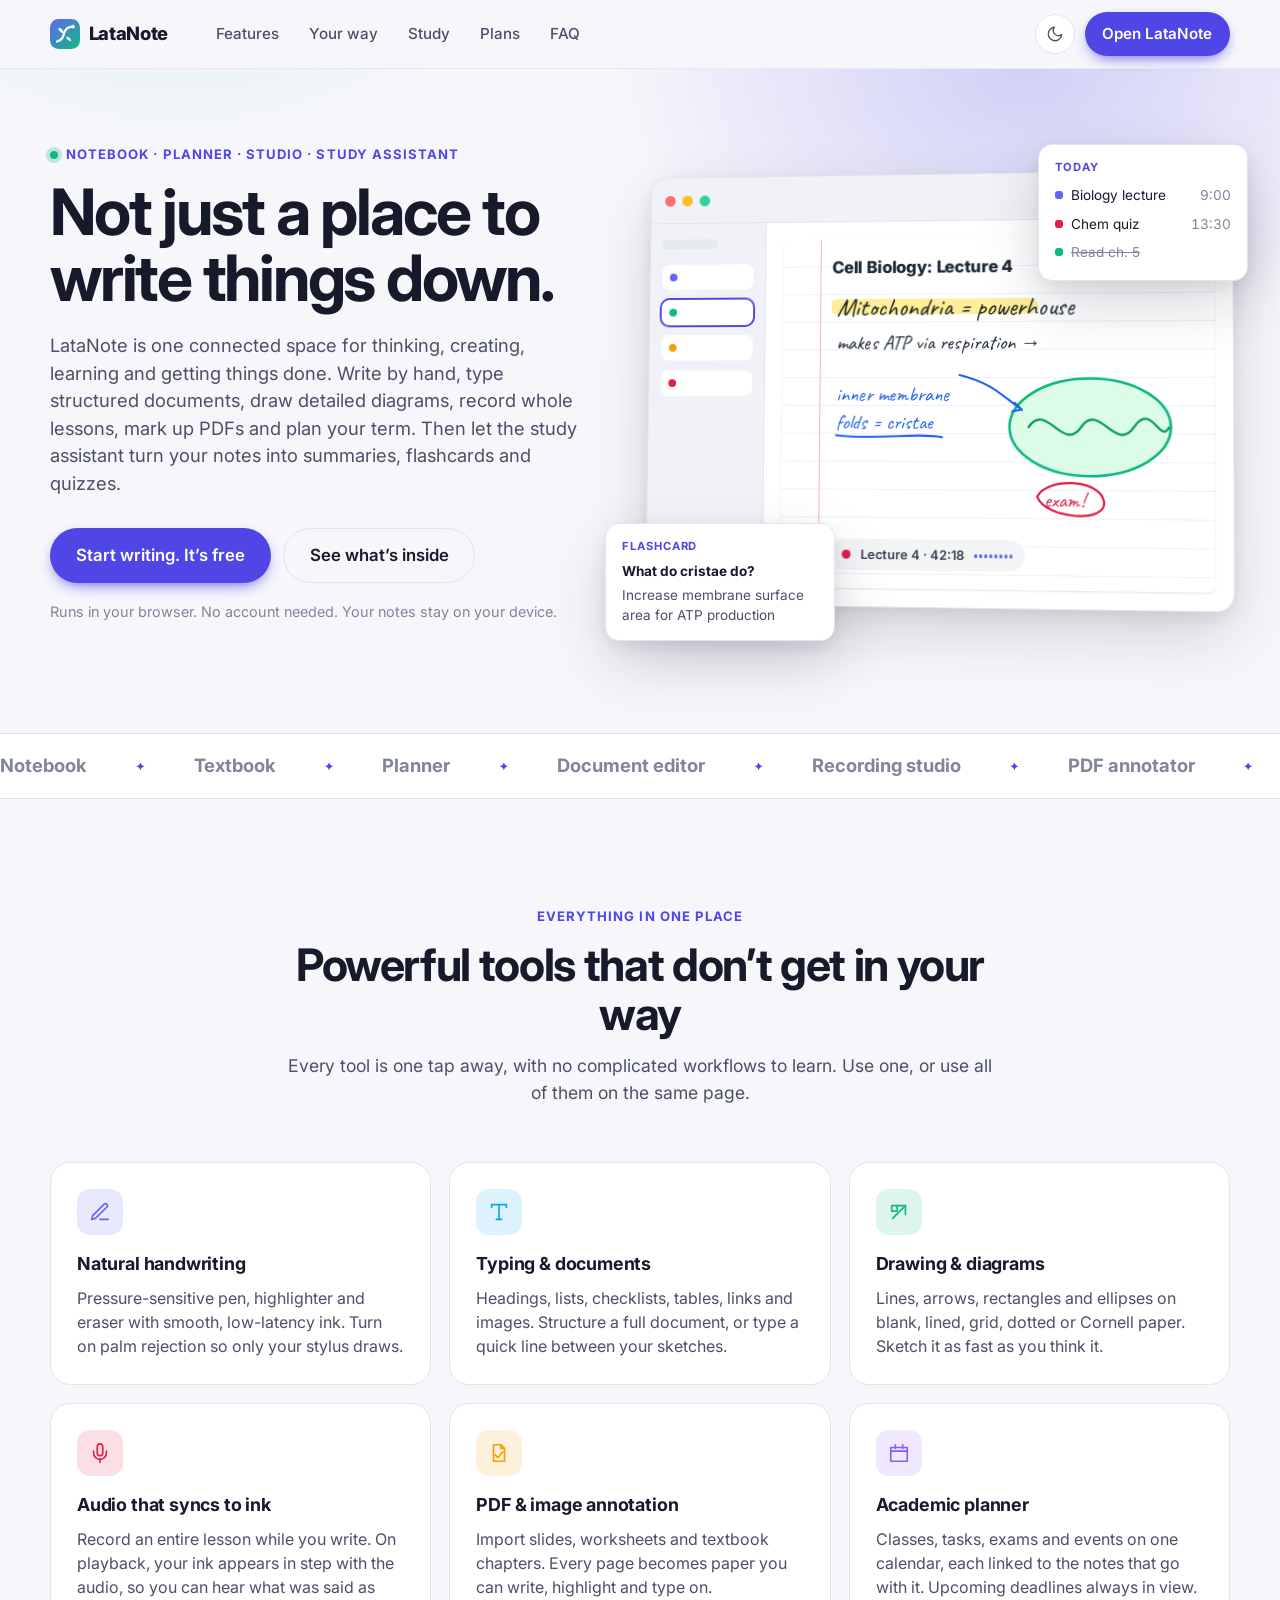
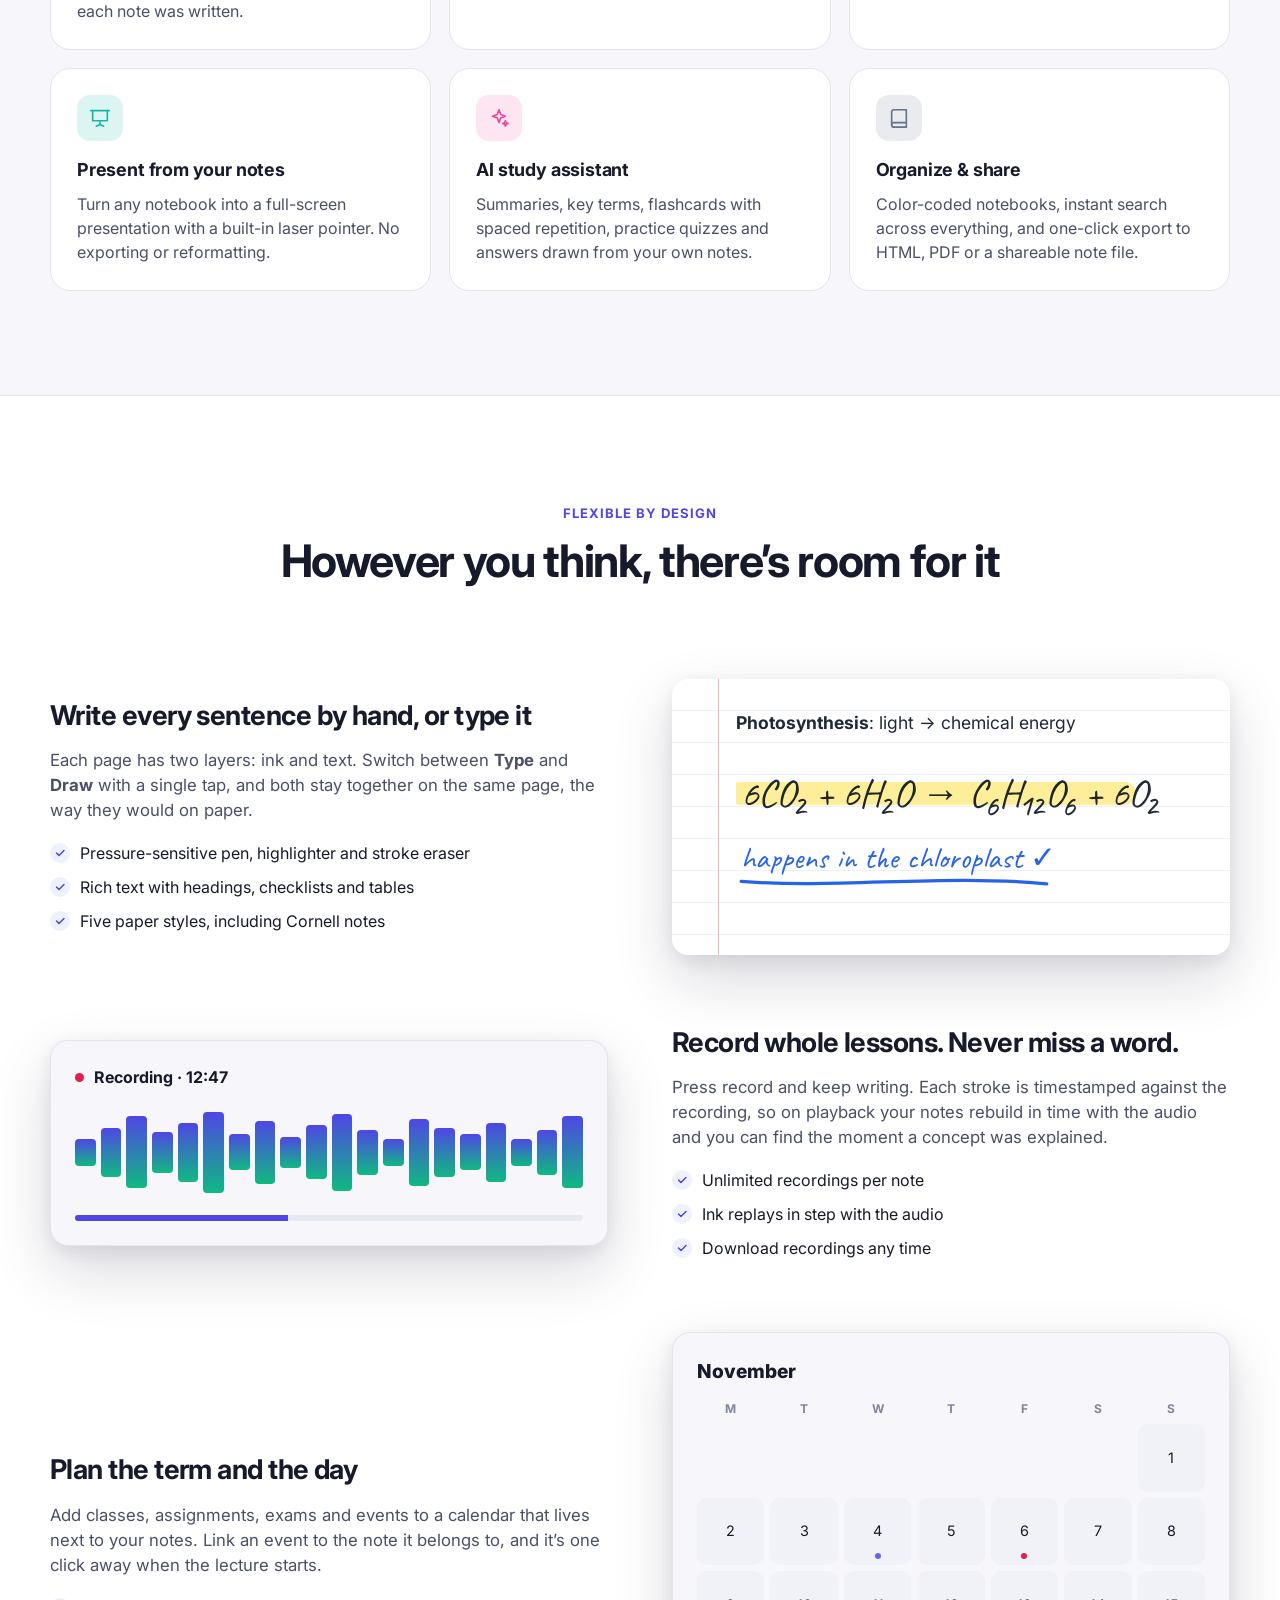
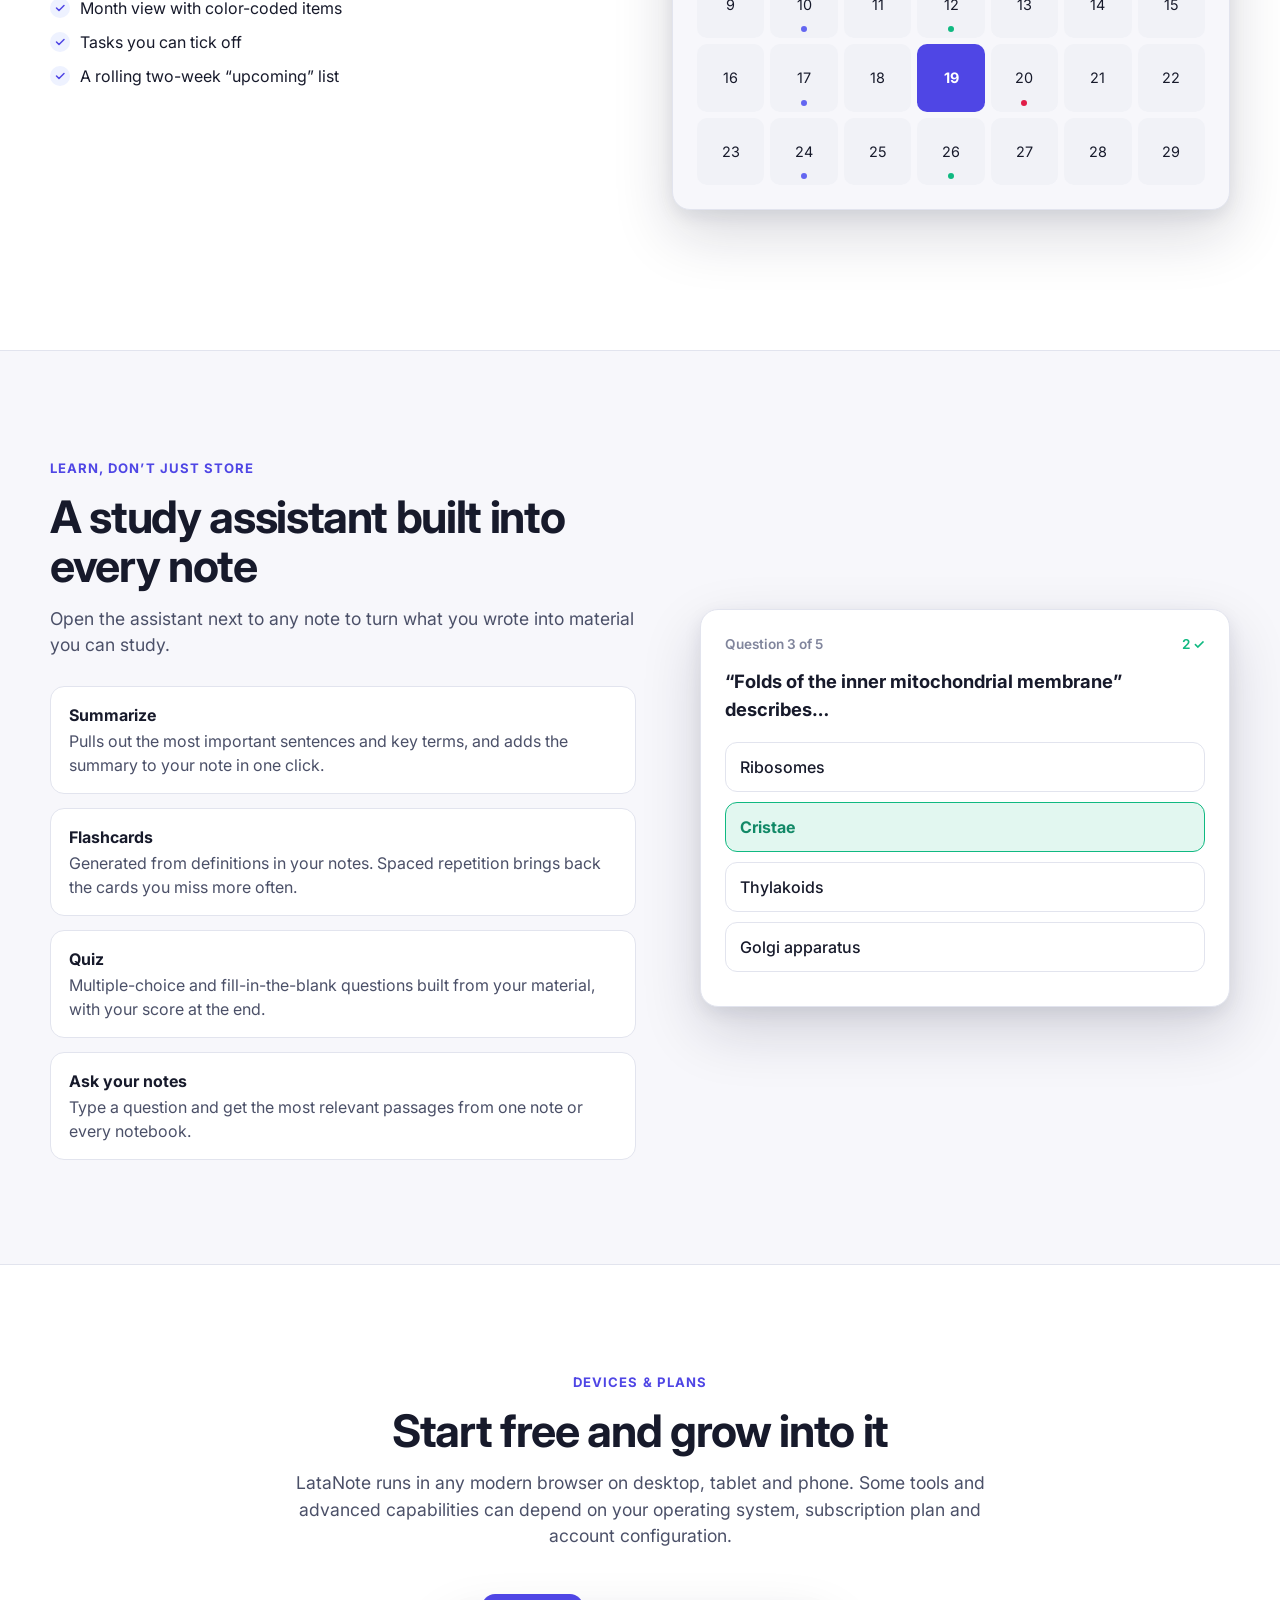
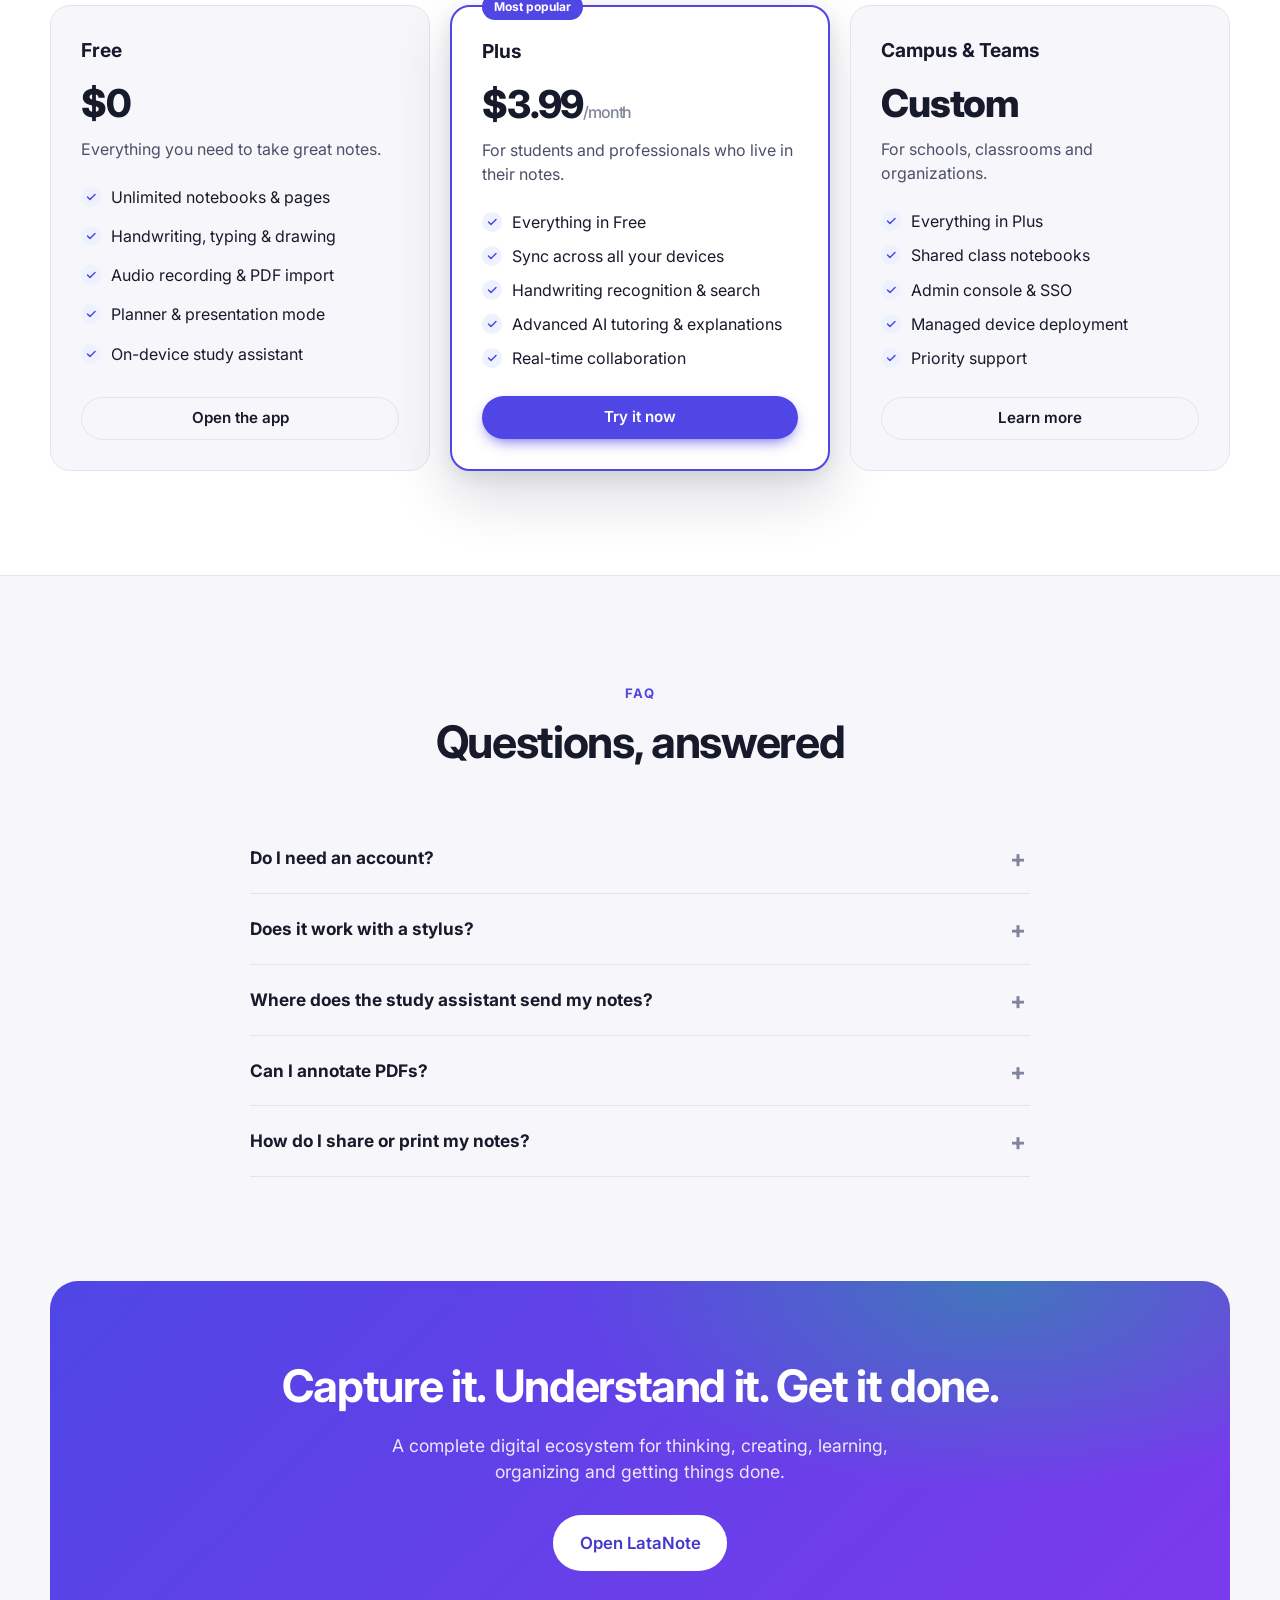
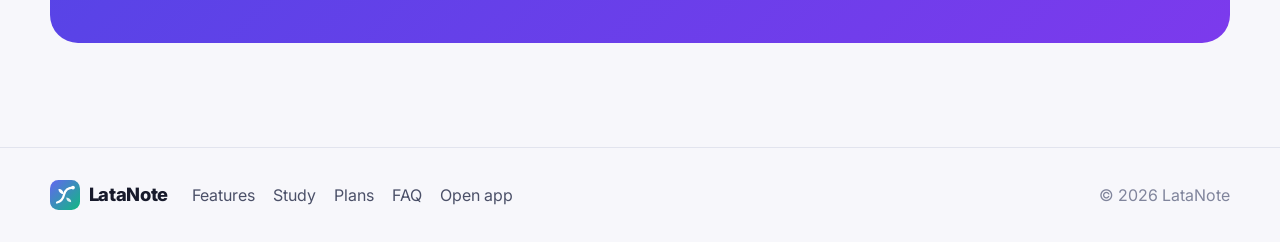
==== index.html @ eaa31b09 "Build LataNote: landing page and web app Landing page plus a no-build web app with handwriting and d" ====
<!doctype html>
<html lang="en">
<head>
  <meta charset="utf-8">
  <meta name="viewport" content="width=device-width, initial-scale=1">
  <title>LataNote — one connected space for thinking, creating, learning and getting things done</title>
  <meta name="description" content="LataNote combines handwriting, typing, drawing, document editing, audio recording, PDF annotation, planning, presenting and an AI-powered study assistant in one digital notebook.">
  <meta name="theme-color" content="#4f46e5">
  <link rel="icon" href="assets/logo.svg" type="image/svg+xml">
  <link rel="preconnect" href="https://fonts.googleapis.com">
  <link rel="preconnect" href="https://fonts.gstatic.com" crossorigin>
  <link rel="stylesheet" href="https://fonts.googleapis.com/css2?family=Caveat:wght@500;700&family=Inter:wght@400;500;600;700;800&display=swap">
  <link rel="stylesheet" href="css/base.css">
  <link rel="stylesheet" href="css/site.css">
</head>
<body>
  <header class="nav" id="top">
    <div class="wrap nav-inner">
      <a class="logo" href="#top" aria-label="LataNote home">
        <img src="assets/logo.svg" alt="" width="30" height="30">
        LataNote
      </a>
      <nav class="nav-links" aria-label="Primary">
        <a href="#features">Features</a>
        <a href="#write">Your way</a>
        <a href="#study">Study</a>
        <a href="#plans">Plans</a>
        <a href="#faq">FAQ</a>
      </nav>
      <div class="nav-cta">
        <button class="theme-btn" id="theme-btn" aria-label="Toggle dark mode">
          <svg class="ico" viewBox="0 0 24 24"><path d="M21 12.8A9 9 0 1 1 11.2 3a7 7 0 0 0 9.8 9.8z"/></svg>
        </button>
        <a class="btn btn-primary" href="app.html">Open LataNote</a>
      </div>
    </div>
  </header>

  <main>
    <!-- HERO -->
    <section class="hero">
      <div class="wrap hero-grid">
        <div class="hero-copy">
          <p class="eyebrow"><span class="dot"></span> Notebook · Planner · Studio · Study assistant</p>
          <h1>Not just a place to write things down.</h1>
          <p class="lead">LataNote is one connected space for thinking, creating, learning and getting things done. Write by hand, type structured documents, draw detailed diagrams, record whole lessons, mark up PDFs and plan your term. Then let the study assistant turn your notes into summaries, flashcards and quizzes.</p>
          <div class="hero-actions">
            <a class="btn btn-primary btn-lg" href="app.html">Start writing. It’s free</a>
            <a class="btn btn-ghost btn-lg" href="#features">See what’s inside</a>
          </div>
          <p class="hero-note">Runs in your browser. No account needed. Your notes stay on your device.</p>
        </div>

        <div class="hero-art" aria-hidden="true">
          <div class="mock">
            <div class="mock-bar">
              <span></span><span></span><span></span>
              <div class="mock-tools">
                <i class="t on"></i><i class="t"></i><i class="t"></i>
                <b style="background:#1f2937"></b><b style="background:#2563eb"></b><b style="background:#e11d48"></b><b style="background:#10b981"></b>
              </div>
            </div>
            <div class="mock-body">
              <div class="mock-side">
                <div class="ms-h"></div>
                <div class="ms-i" style="--c:#6366f1"></div>
                <div class="ms-i on" style="--c:#10b981"></div>
                <div class="ms-i" style="--c:#f59e0b"></div>
                <div class="ms-i" style="--c:#e11d48"></div>
              </div>
              <div class="mock-page">
                <div class="mp-title">Cell Biology: Lecture 4</div>
                <svg class="mp-ink" viewBox="0 0 420 300">
                  <text x="6" y="40" class="hw">Mitochondria = powerhouse</text>
                  <path class="hl" d="M6 30 H232" />
                  <text x="6" y="80" class="hw small">makes ATP via respiration →</text>
                  <ellipse cx="300" cy="170" rx="92" ry="56" class="cell" />
                  <path class="cell-in" d="M230 170c20-30 40 30 60 0s40 30 60 0 30 20 40 0" />
                  <path class="arrow" d="M150 110 C 190 120, 200 135, 222 150" />
                  <path class="arrow" d="M214 142 l8 8 -11 2" />
                  <text x="6" y="140" class="hw small blue">inner membrane</text>
                  <text x="6" y="172" class="hw small blue">folds = cristae</text>
                  <path class="underline" d="M6 180 C 60 186, 100 176, 130 182" />
                  <text x="248" y="262" class="hw small red">exam!</text>
                  <path class="circle" d="M240 250c10-22 70-22 76 4s-66 22-76-4z" />
                </svg>
                <div class="mp-audio"><span class="rec"></span> Lecture 4 · 42:18 <span class="wave"><i></i><i></i><i></i><i></i><i></i><i></i><i></i><i></i></span></div>
              </div>
            </div>
          </div>
          <div class="float-card fc-1">
            <div class="fc-label">Flashcard</div>
            <div class="fc-q">What do cristae do?</div>
            <div class="fc-a">Increase membrane surface area for ATP production</div>
          </div>
          <div class="float-card fc-2">
            <div class="fc-label">Today</div>
            <div class="fc-row"><i style="background:#6366f1"></i> Biology lecture <span>9:00</span></div>
            <div class="fc-row"><i style="background:#e11d48"></i> Chem quiz <span>13:30</span></div>
            <div class="fc-row done"><i style="background:#10b981"></i> Read ch. 5</div>
          </div>
        </div>
      </div>
    </section>

    <!-- ROLES STRIP -->
    <section class="strip" aria-label="What LataNote replaces">
      <div class="strip-track">
        <span>Notebook</span><span>Textbook</span><span>Planner</span><span>Document editor</span><span>Recording studio</span><span>PDF annotator</span><span>Presentation tool</span><span>Study assistant</span>
        <span aria-hidden="true">Notebook</span><span aria-hidden="true">Textbook</span><span aria-hidden="true">Planner</span><span aria-hidden="true">Document editor</span><span aria-hidden="true">Recording studio</span><span aria-hidden="true">PDF annotator</span><span aria-hidden="true">Presentation tool</span><span aria-hidden="true">Study assistant</span>
      </div>
    </section>

    <!-- FEATURES -->
    <section class="section" id="features">
      <div class="wrap">
        <div class="section-head">
          <p class="eyebrow">Everything in one place</p>
          <h2>Powerful tools that don’t get in your way</h2>
          <p class="sub">Every tool is one tap away, with no complicated workflows to learn. Use one, or use all of them on the same page.</p>
        </div>
        <div class="features">
          <article class="feature">
            <div class="f-ico" style="--c:#6366f1"><svg class="ico" viewBox="0 0 24 24"><path d="M12 20h9"/><path d="M16.5 3.5a2.1 2.1 0 0 1 3 3L7 19l-4 1 1-4Z"/></svg></div>
            <h3>Natural handwriting</h3>
            <p>Pressure-sensitive pen, highlighter and eraser with smooth, low-latency ink. Turn on palm rejection so only your stylus draws.</p>
          </article>
          <article class="feature">
            <div class="f-ico" style="--c:#0ea5e9"><svg class="ico" viewBox="0 0 24 24"><path d="M4 7V4h16v3"/><path d="M9 20h6"/><path d="M12 4v16"/></svg></div>
            <h3>Typing &amp; documents</h3>
            <p>Headings, lists, checklists, tables, links and images. Structure a full document, or type a quick line between your sketches.</p>
          </article>
          <article class="feature">
            <div class="f-ico" style="--c:#10b981"><svg class="ico" viewBox="0 0 24 24"><path d="M5 19 19 5"/><path d="M9 5h10v10"/><path d="M4 5h6v6H4z"/></svg></div>
            <h3>Drawing &amp; diagrams</h3>
            <p>Lines, arrows, rectangles and ellipses on blank, lined, grid, dotted or Cornell paper. Sketch it as fast as you think it.</p>
          </article>
          <article class="feature">
            <div class="f-ico" style="--c:#e11d48"><svg class="ico" viewBox="0 0 24 24"><path d="M12 2a3 3 0 0 0-3 3v7a3 3 0 0 0 6 0V5a3 3 0 0 0-3-3Z"/><path d="M19 10v2a7 7 0 0 1-14 0v-2"/><path d="M12 19v3"/></svg></div>
            <h3>Audio that syncs to ink</h3>
            <p>Record an entire lesson while you write. On playback, your ink appears in step with the audio, so you can hear what was said as each note was written.</p>
          </article>
          <article class="feature">
            <div class="f-ico" style="--c:#f59e0b"><svg class="ico" viewBox="0 0 24 24"><path d="M14 3H6v18h12V7z"/><path d="M14 3v4h4"/><path d="M8 14l3 3 5-6"/></svg></div>
            <h3>PDF &amp; image annotation</h3>
            <p>Import slides, worksheets and textbook chapters. Every page becomes paper you can write, highlight and type on.</p>
          </article>
          <article class="feature">
            <div class="f-ico" style="--c:#8b5cf6"><svg class="ico" viewBox="0 0 24 24"><path d="M3 6h18v15H3z"/><path d="M3 10h18"/><path d="M8 3v4"/><path d="M16 3v4"/></svg></div>
            <h3>Academic planner</h3>
            <p>Classes, tasks, exams and events on one calendar, each linked to the notes that go with it. Upcoming deadlines always in view.</p>
          </article>
          <article class="feature">
            <div class="f-ico" style="--c:#14b8a6"><svg class="ico" viewBox="0 0 24 24"><path d="M2 4h20"/><path d="M4 4v11h16V4"/><path d="M12 15v4"/><path d="M8 21l4-2 4 2"/></svg></div>
            <h3>Present from your notes</h3>
            <p>Turn any notebook into a full-screen presentation with a built-in laser pointer. No exporting or reformatting.</p>
          </article>
          <article class="feature">
            <div class="f-ico" style="--c:#ec4899"><svg class="ico" viewBox="0 0 24 24"><path d="M12 3l1.9 5.1L19 10l-5.1 1.9L12 17l-1.9-5.1L5 10l5.1-1.9z"/><path d="M19 15l.8 2.2L22 18l-2.2.8L19 21l-.8-2.2L16 18l2.2-.8z"/></svg></div>
            <h3>AI study assistant</h3>
            <p>Summaries, key terms, flashcards with spaced repetition, practice quizzes and answers drawn from your own notes.</p>
          </article>
          <article class="feature">
            <div class="f-ico" style="--c:#64748b"><svg class="ico" viewBox="0 0 24 24"><path d="M4 19.5A2.5 2.5 0 0 1 6.5 17H20V3H6.5A2.5 2.5 0 0 0 4 5.5z"/><path d="M4 19.5A2.5 2.5 0 0 0 6.5 22H20v-5"/></svg></div>
            <h3>Organize &amp; share</h3>
            <p>Color-coded notebooks, instant search across everything, and one-click export to HTML, PDF or a shareable note file.</p>
          </article>
        </div>
      </div>
    </section>

    <!-- YOUR WAY -->
    <section class="section alt" id="write">
      <div class="wrap">
        <div class="section-head">
          <p class="eyebrow">Flexible by design</p>
          <h2>However you think, there’s room for it</h2>
        </div>

        <div class="row">
          <div class="row-copy">
            <h3>Write every sentence by hand, or type it</h3>
            <p>Each page has two layers: ink and text. Switch between <strong>Type</strong> and <strong>Draw</strong> with a single tap, and both stay together on the same page, the way they would on paper.</p>
            <ul class="checks">
              <li>Pressure-sensitive pen, highlighter and stroke eraser</li>
              <li>Rich text with headings, checklists and tables</li>
              <li>Five paper styles, including Cornell notes</li>
            </ul>
          </div>
          <div class="row-art">
            <div class="paper-card lined">
              <div class="pc-typed"><strong>Photosynthesis</strong>: light → chemical energy</div>
              <svg viewBox="0 0 360 150"><text x="4" y="52" class="hw">6CO₂ + 6H₂O → C₆H₁₂O₆ + 6O₂</text><path class="hl" d="M4 42 H300"/><text x="4" y="100" class="hw blue small">happens in the chloroplast ✓</text><path class="underline" d="M4 110 C 80 116, 160 104, 240 112"/></svg>
            </div>
          </div>
        </div>

        <div class="row reverse">
          <div class="row-copy">
            <h3>Record whole lessons. Never miss a word.</h3>
            <p>Press record and keep writing. Each stroke is timestamped against the recording, so on playback your notes rebuild in time with the audio and you can find the moment a concept was explained.</p>
            <ul class="checks">
              <li>Unlimited recordings per note</li>
              <li>Ink replays in step with the audio</li>
              <li>Download recordings any time</li>
            </ul>
          </div>
          <div class="row-art">
            <div class="audio-card">
              <div class="ac-head"><span class="rec"></span> Recording · 12:47</div>
              <div class="ac-wave">
                <i style="--h:30%"></i><i style="--h:55%"></i><i style="--h:80%"></i><i style="--h:45%"></i><i style="--h:65%"></i><i style="--h:90%"></i><i style="--h:40%"></i><i style="--h:70%"></i><i style="--h:35%"></i><i style="--h:60%"></i><i style="--h:85%"></i><i style="--h:50%"></i><i style="--h:30%"></i><i style="--h:75%"></i><i style="--h:55%"></i><i style="--h:40%"></i><i style="--h:65%"></i><i style="--h:30%"></i><i style="--h:50%"></i><i style="--h:80%"></i>
              </div>
              <div class="ac-track"><span style="width:42%"></span></div>
            </div>
          </div>
        </div>

        <div class="row">
          <div class="row-copy">
            <h3>Plan the term and the day</h3>
            <p>Add classes, assignments, exams and events to a calendar that lives next to your notes. Link an event to the note it belongs to, and it’s one click away when the lecture starts.</p>
            <ul class="checks">
              <li>Month view with color-coded items</li>
              <li>Tasks you can tick off</li>
              <li>A rolling two-week “upcoming” list</li>
            </ul>
          </div>
          <div class="row-art">
            <div class="cal-card">
              <div class="cc-head">November</div>
              <div class="cc-grid">
                <span>M</span><span>T</span><span>W</span><span>T</span><span>F</span><span>S</span><span>S</span>
                <i></i><i></i><i></i><i></i><i></i><i></i><i>1</i>
                <i>2</i><i>3</i><i class="ev a">4</i><i>5</i><i class="ev b">6</i><i>7</i><i>8</i>
                <i>9</i><i class="ev a">10</i><i>11</i><i class="ev c">12</i><i>13</i><i>14</i><i>15</i>
                <i>16</i><i class="ev a">17</i><i>18</i><i class="today">19</i><i class="ev b">20</i><i>21</i><i>22</i>
                <i>23</i><i class="ev a">24</i><i>25</i><i class="ev c">26</i><i>27</i><i>28</i><i>29</i>
              </div>
            </div>
          </div>
        </div>
      </div>
    </section>

    <!-- STUDY -->
    <section class="section" id="study">
      <div class="wrap study-grid">
        <div>
          <p class="eyebrow">Learn, don’t just store</p>
          <h2>A study assistant built into every note</h2>
          <p class="sub left">Open the assistant next to any note to turn what you wrote into material you can study.</p>
          <div class="study-list">
            <div><strong>Summarize</strong><span>Pulls out the most important sentences and key terms, and adds the summary to your note in one click.</span></div>
            <div><strong>Flashcards</strong><span>Generated from definitions in your notes. Spaced repetition brings back the cards you miss more often.</span></div>
            <div><strong>Quiz</strong><span>Multiple-choice and fill-in-the-blank questions built from your material, with your score at the end.</span></div>
            <div><strong>Ask your notes</strong><span>Type a question and get the most relevant passages from one note or every notebook.</span></div>
          </div>
        </div>
        <div class="study-art" aria-hidden="true">
          <div class="quiz-card">
            <div class="qc-top"><span>Question 3 of 5</span><span class="qc-score">2 ✓</span></div>
            <p class="qc-q">“Folds of the inner mitochondrial membrane” describes…</p>
            <div class="qc-opt">Ribosomes</div>
            <div class="qc-opt right">Cristae</div>
            <div class="qc-opt">Thylakoids</div>
            <div class="qc-opt">Golgi apparatus</div>
          </div>
        </div>
      </div>
    </section>

    <!-- PLANS -->
    <section class="section alt" id="plans">
      <div class="wrap">
        <div class="section-head">
          <p class="eyebrow">Devices &amp; plans</p>
          <h2>Start free and grow into it</h2>
          <p class="sub">LataNote runs in any modern browser on desktop, tablet and phone. Some tools and advanced capabilities can depend on your operating system, subscription plan and account configuration.</p>
        </div>
        <div class="plans">
          <article class="plan">
            <h3>Free</h3>
            <p class="price">$0</p>
            <p class="plan-sub">Everything you need to take great notes.</p>
            <ul class="checks">
              <li>Unlimited notebooks &amp; pages</li>
              <li>Handwriting, typing &amp; drawing</li>
              <li>Audio recording &amp; PDF import</li>
              <li>Planner &amp; presentation mode</li>
              <li>On-device study assistant</li>
            </ul>
            <a class="btn btn-ghost" href="app.html">Open the app</a>
          </article>
          <article class="plan featured">
            <span class="badge">Most popular</span>
            <h3>Plus</h3>
            <p class="price">$3.99<small>/month</small></p>
            <p class="plan-sub">For students and professionals who live in their notes.</p>
            <ul class="checks">
              <li>Everything in Free</li>
              <li>Sync across all your devices</li>
              <li>Handwriting recognition &amp; search</li>
              <li>Advanced AI tutoring &amp; explanations</li>
              <li>Real-time collaboration</li>
            </ul>
            <a class="btn btn-primary" href="app.html">Try it now</a>
          </article>
          <article class="plan">
            <h3>Campus &amp; Teams</h3>
            <p class="price">Custom</p>
            <p class="plan-sub">For schools, classrooms and organizations.</p>
            <ul class="checks">
              <li>Everything in Plus</li>
              <li>Shared class notebooks</li>
              <li>Admin console &amp; SSO</li>
              <li>Managed device deployment</li>
              <li>Priority support</li>
            </ul>
            <a class="btn btn-ghost" href="#faq">Learn more</a>
          </article>
        </div>
      </div>
    </section>

    <!-- FAQ -->
    <section class="section" id="faq">
      <div class="wrap narrow">
        <div class="section-head">
          <p class="eyebrow">FAQ</p>
          <h2>Questions, answered</h2>
        </div>
        <details>
          <summary>Do I need an account?</summary>
          <p>No. Open the app and start writing. Your notebooks, recordings and planner are saved in your browser’s local storage on this device. You can export a full backup any time and restore it on another device.</p>
        </details>
        <details>
          <summary>Does it work with a stylus?</summary>
          <p>Yes. LataNote reads pen pressure from styluses such as Apple Pencil, Surface Pen and S Pen. Turn on <em>Stylus only</em> in the drawing toolbar so a resting palm doesn’t leave marks.</p>
        </details>
        <details>
          <summary>Where does the study assistant send my notes?</summary>
          <p>Nowhere. The built-in assistant runs entirely in your browser, analyzing your text to produce summaries, flashcards, quizzes and answers. Your notes never leave your device.</p>
        </details>
        <details>
          <summary>Can I annotate PDFs?</summary>
          <p>Yes. Import a PDF and every page is added to your note as a background you can write, draw, highlight and type over. You can also import images such as photos of a whiteboard.</p>
        </details>
        <details>
          <summary>How do I share or print my notes?</summary>
          <p>Use the note menu to export a self-contained HTML file, print or save as PDF, or share a <code>.latanote</code> file that someone else can import into their own LataNote.</p>
        </details>
      </div>
    </section>

    <!-- CTA -->
    <section class="cta">
      <div class="wrap cta-inner">
        <h2>Capture it. Understand it. Get it done.</h2>
        <p>A complete digital ecosystem for thinking, creating, learning, organizing and getting things done.</p>
        <a class="btn btn-lg cta-btn" href="app.html">Open LataNote</a>
      </div>
    </section>
  </main>

  <footer class="footer">
    <div class="wrap footer-inner">
      <a class="logo" href="#top"><img src="assets/logo.svg" alt="" width="30" height="30"> LataNote</a>
      <nav aria-label="Footer">
        <a href="#features">Features</a>
        <a href="#study">Study</a>
        <a href="#plans">Plans</a>
        <a href="#faq">FAQ</a>
        <a href="app.html">Open app</a>
      </nav>
      <p>© <span id="year"></span> LataNote</p>
    </div>
  </footer>

  <script>
    (function () {
      var root = document.documentElement;
      var saved = localStorage.getItem('latanote-theme');
      if (saved) root.dataset.theme = saved;
      document.getElementById('theme-btn').addEventListener('click', function () {
        var next = root.dataset.theme === 'dark' ? 'light' : 'dark';
        root.dataset.theme = next;
        localStorage.setItem('latanote-theme', next);
      });
      document.getElementById('year').textContent = new Date().getFullYear();
    })();
  </script>
</body>
</html>
---- css/base.css ----
/* LataNote — shared design tokens and primitives */
:root {
  --font: "Inter", ui-sans-serif, system-ui, -apple-system, "Segoe UI", Roboto, "Helvetica Neue", Arial, sans-serif;
  --font-hand: "Caveat", "Segoe Print", "Bradley Hand", "Comic Sans MS", cursive;
  --font-serif: "Iowan Old Style", "Palatino Linotype", Palatino, Georgia, serif;
  --font-mono: ui-monospace, SFMono-Regular, Menlo, Consolas, monospace;

  --brand: #4f46e5;
  --brand-600: #4338ca;
  --brand-50: #eef2ff;
  --brand-100: #e0e7ff;
  --leaf: #10b981;
  --amber: #f59e0b;
  --rose: #e11d48;

  --bg: #f7f7fb;
  --surface: #ffffff;
  --surface-2: #f1f2f7;
  --surface-3: #e7e9f1;
  --text: #171a2b;
  --text-2: #4b5068;
  --text-3: #80859c;
  --border: #e2e4ee;
  --ring: rgba(79, 70, 229, .35);
  --shadow-sm: 0 1px 2px rgba(16, 20, 50, .06), 0 1px 3px rgba(16, 20, 50, .06);
  --shadow: 0 4px 12px rgba(16, 20, 50, .08), 0 1px 3px rgba(16, 20, 50, .06);
  --shadow-lg: 0 24px 60px rgba(16, 20, 50, .16), 0 6px 18px rgba(16, 20, 50, .08);
  --radius-sm: 8px;
  --radius: 12px;
  --radius-lg: 20px;
}

[data-theme="dark"] {
  --brand: #818cf8;
  --brand-600: #a5b4fc;
  --brand-50: #1e1f3a;
  --brand-100: #2a2c52;
  --bg: #0f1120;
  --surface: #171a2c;
  --surface-2: #1e2236;
  --surface-3: #2a2f48;
  --text: #eceef8;
  --text-2: #b4b8cf;
  --text-3: #7d829e;
  --border: #2a2f48;
  --ring: rgba(129, 140, 248, .45);
  --shadow-sm: 0 1px 2px rgba(0, 0, 0, .4);
  --shadow: 0 4px 14px rgba(0, 0, 0, .4);
  --shadow-lg: 0 24px 60px rgba(0, 0, 0, .55);
  color-scheme: dark;
}

*, *::before, *::after { box-sizing: border-box; }
html, body { margin: 0; }
body {
  font-family: var(--font);
  color: var(--text);
  background: var(--bg);
  -webkit-font-smoothing: antialiased;
  line-height: 1.5;
}
img, svg { display: block; max-width: 100%; }
button, input, select, textarea { font: inherit; color: inherit; }
a { color: var(--brand); }
[hidden] { display: none !important; }

:focus-visible { outline: 2px solid var(--brand); outline-offset: 2px; }

.ico { width: 18px; height: 18px; flex: none; stroke: currentColor; fill: none; stroke-width: 1.8; stroke-linecap: round; stroke-linejoin: round; display: inline-block; vertical-align: middle; }

.btn {
  display: inline-flex; align-items: center; justify-content: center; gap: .5em;
  padding: .6em 1.1em; border-radius: 999px; border: 1px solid transparent;
  font-weight: 600; font-size: .95rem; cursor: pointer; text-decoration: none;
  transition: background .15s, color .15s, border-color .15s, transform .1s, box-shadow .15s;
  white-space: nowrap;
}
.btn:active { transform: translateY(1px); }
.btn-primary { background: var(--brand); color: #fff; box-shadow: 0 6px 16px -6px var(--brand); }
[data-theme="dark"] .btn-primary { color: #0f1120; }
.btn-primary:hover { background: var(--brand-600); }
.btn-ghost { background: transparent; color: var(--text); border-color: var(--border); }
.btn-ghost:hover { background: var(--surface-2); }
.btn-soft { background: var(--brand-50); color: var(--brand); }
.btn-soft:hover { background: var(--brand-100); }
.btn-sm { padding: .4em .8em; font-size: .85rem; }
.btn-lg { padding: .85em 1.5em; font-size: 1.05rem; }
.btn-danger { background: var(--rose); color: #fff; }

.logo { display: inline-flex; align-items: center; gap: .55rem; font-weight: 800; letter-spacing: -.02em; color: var(--text); text-decoration: none; font-size: 1.15rem; }
.logo svg { width: 30px; height: 30px; }
---- css/site.css ----
/* LataNote — marketing site */
html { scroll-behavior: smooth; }
.wrap { width: min(1180px, 100% - 40px); margin-inline: auto; }
.wrap.narrow { width: min(780px, 100% - 40px); }

/* NAV */
.nav { position: sticky; top: 0; z-index: 50; backdrop-filter: saturate(1.4) blur(14px); background: color-mix(in srgb, var(--bg) 82%, transparent); border-bottom: 1px solid color-mix(in srgb, var(--border) 70%, transparent); }
.nav-inner { display: flex; align-items: center; gap: 24px; height: 68px; }
.nav-links { display: flex; gap: 6px; margin-left: 12px; }
.nav-links a { color: var(--text-2); text-decoration: none; font-weight: 500; padding: 8px 12px; border-radius: 999px; font-size: .95rem; }
.nav-links a:hover { color: var(--text); background: var(--surface-2); }
.nav-cta { margin-left: auto; display: flex; align-items: center; gap: 10px; }
.theme-btn { width: 40px; height: 40px; border-radius: 50%; border: 1px solid var(--border); background: var(--surface); display: grid; place-items: center; cursor: pointer; color: var(--text-2); }
.theme-btn:hover { color: var(--text); }

/* HERO */
.hero { position: relative; overflow: hidden; padding: 72px 0 96px; }
.hero::before { content: ""; position: absolute; inset: -40% -10% auto; height: 900px; background:
  radial-gradient(600px 400px at 75% 30%, color-mix(in srgb, var(--brand) 22%, transparent), transparent 70%),
  radial-gradient(500px 360px at 20% 10%, color-mix(in srgb, var(--leaf) 16%, transparent), transparent 70%);
  pointer-events: none; }
.hero-grid { position: relative; display: grid; grid-template-columns: 1fr 1.1fr; gap: 56px; align-items: center; }
.eyebrow { display: inline-flex; align-items: center; gap: 8px; color: var(--brand); font-weight: 700; font-size: .82rem; letter-spacing: .08em; text-transform: uppercase; margin: 0 0 14px; }
.eyebrow .dot { width: 8px; height: 8px; border-radius: 50%; background: var(--leaf); box-shadow: 0 0 0 4px color-mix(in srgb, var(--leaf) 25%, transparent); }
.hero h1 { font-size: clamp(2.4rem, 5vw, 4rem); line-height: 1.04; letter-spacing: -.035em; margin: 0 0 20px; }
.lead { font-size: 1.15rem; color: var(--text-2); margin: 0 0 30px; max-width: 560px; }
.hero-actions { display: flex; flex-wrap: wrap; gap: 12px; }
.hero-note { color: var(--text-3); font-size: .9rem; margin-top: 18px; }

.hero-art { position: relative; }
.mock { background: var(--surface); border-radius: 18px; box-shadow: var(--shadow-lg); border: 1px solid var(--border); overflow: hidden; transform: perspective(1600px) rotateY(-6deg) rotateX(3deg); }
.mock-bar { display: flex; align-items: center; gap: 7px; padding: 12px 14px; border-bottom: 1px solid var(--border); background: var(--surface-2); }
.mock-bar > span { width: 11px; height: 11px; border-radius: 50%; background: #f87171; }
.mock-bar > span:nth-child(2) { background: #fbbf24; }
.mock-bar > span:nth-child(3) { background: #34d399; }
.mock-tools { margin-left: auto; display: flex; gap: 6px; align-items: center; }
.mock-tools .t { width: 26px; height: 22px; border-radius: 6px; background: var(--surface-3); }
.mock-tools .t.on { background: var(--brand); }
.mock-tools b { width: 14px; height: 14px; border-radius: 50%; display: block; }
.mock-body { display: grid; grid-template-columns: 120px 1fr; min-height: 380px; }
.mock-side { background: var(--surface-2); border-right: 1px solid var(--border); padding: 16px 12px; display: grid; gap: 10px; align-content: start; }
.ms-h { height: 10px; width: 60%; background: var(--surface-3); border-radius: 4px; margin-bottom: 6px; }
.ms-i { height: 26px; border-radius: 8px; background: var(--surface); position: relative; }
.ms-i::before { content: ""; position: absolute; left: 8px; top: 9px; width: 8px; height: 8px; border-radius: 50%; background: var(--c); }
.ms-i.on { outline: 2px solid var(--brand); }
.mock-page { position: relative; margin: 18px; background: #fff; border-radius: 6px; box-shadow: var(--shadow-sm);
  background-image: linear-gradient(90deg, transparent 38px, #f6b3b3 38px, #f6b3b3 39px, transparent 39px), linear-gradient(#fff 27px, #d7e4f6 28px);
  background-size: 100% 100%, 100% 28px; padding: 14px 18px 18px 50px; color: #1f2937; }
.mp-title { font-weight: 800; font-size: 1.05rem; letter-spacing: -.01em; line-height: 28px; }
.mp-ink { width: 100%; height: auto; }
.hw { font-family: var(--font-hand); font-size: 30px; fill: #1f2937; }
.hw.small { font-size: 24px; }
.hw.blue { fill: #2563eb; }
.hw.red { fill: #e11d48; }
.hl { stroke: #fde047; stroke-width: 18; opacity: .55; stroke-linecap: round; fill: none; mix-blend-mode: multiply; }
.cell { fill: #dcfce7; stroke: #10b981; stroke-width: 3; }
.cell-in { fill: none; stroke: #059669; stroke-width: 2.5; stroke-linecap: round; }
.arrow, .underline { fill: none; stroke: #2563eb; stroke-width: 2.5; stroke-linecap: round; stroke-linejoin: round; }
.circle { fill: none; stroke: #e11d48; stroke-width: 2.5; }
.mp-audio { display: inline-flex; align-items: center; gap: 10px; font-size: .8rem; font-weight: 600; color: #374151; background: #f3f4f6; border-radius: 999px; padding: 6px 12px; }
.rec { width: 9px; height: 9px; border-radius: 50%; background: #e11d48; box-shadow: 0 0 0 0 rgba(225, 29, 72, .6); animation: pulse 1.6s infinite; display: inline-block; }
@keyframes pulse { 70% { box-shadow: 0 0 0 8px rgba(225, 29, 72, 0); } 100% { box-shadow: 0 0 0 0 rgba(225, 29, 72, 0); } }
.wave { display: inline-flex; gap: 2px; align-items: center; height: 14px; }
.wave i { width: 3px; background: #6366f1; border-radius: 2px; height: 30%; animation: wv 1s ease-in-out infinite; }
.wave i:nth-child(2n) { animation-delay: .15s; } .wave i:nth-child(3n) { animation-delay: .3s; } .wave i:nth-child(5n) { animation-delay: .45s; }
@keyframes wv { 50% { height: 100%; } }

.float-card { position: absolute; background: var(--surface); border: 1px solid var(--border); border-radius: 14px; box-shadow: var(--shadow-lg); padding: 14px 16px; font-size: .85rem; animation: float 6s ease-in-out infinite; }
.fc-1 { left: -36px; bottom: -34px; width: 230px; }
.fc-2 { right: -18px; top: -28px; width: 210px; animation-delay: -3s; }
@keyframes float { 50% { transform: translateY(-8px); } }
.fc-label { font-size: .7rem; text-transform: uppercase; letter-spacing: .08em; font-weight: 700; color: var(--brand); margin-bottom: 6px; }
.fc-q { font-weight: 700; margin-bottom: 4px; }
.fc-a { color: var(--text-2); }
.fc-row { display: flex; align-items: center; gap: 8px; padding: 4px 0; }
.fc-row i { width: 8px; height: 8px; border-radius: 3px; }
.fc-row span { margin-left: auto; color: var(--text-3); font-variant-numeric: tabular-nums; }
.fc-row.done { color: var(--text-3); text-decoration: line-through; }

/* STRIP */
.strip { border-block: 1px solid var(--border); background: var(--surface); overflow: hidden; padding: 18px 0; }
.strip-track { display: flex; gap: 48px; width: max-content; animation: marquee 36s linear infinite; }
.strip-track span { font-weight: 700; font-size: 1.15rem; color: var(--text-3); white-space: nowrap; display: inline-flex; align-items: center; gap: 48px; }
.strip-track span::after { content: "✦"; color: var(--brand); font-size: .8rem; }
@keyframes marquee { to { transform: translateX(-50%); } }

/* SECTIONS */
.section { padding: 104px 0; }
.section.alt { background: var(--surface); border-block: 1px solid var(--border); }
.section-head { text-align: center; max-width: 720px; margin: 0 auto 56px; }
.section h2 { font-size: clamp(1.9rem, 3.5vw, 2.8rem); letter-spacing: -.03em; line-height: 1.1; margin: 0 0 14px; }
.sub { color: var(--text-2); font-size: 1.1rem; margin: 0; }
.sub.left { margin-bottom: 28px; }

.features { display: grid; grid-template-columns: repeat(3, 1fr); gap: 18px; }
.feature { background: var(--surface); border: 1px solid var(--border); border-radius: var(--radius-lg); padding: 26px; transition: transform .2s, box-shadow .2s, border-color .2s; }
.feature:hover { transform: translateY(-3px); box-shadow: var(--shadow); border-color: color-mix(in srgb, var(--brand) 30%, var(--border)); }
.feature h3 { margin: 16px 0 8px; font-size: 1.12rem; letter-spacing: -.01em; }
.feature p { margin: 0; color: var(--text-2); }
.f-ico { width: 46px; height: 46px; border-radius: 13px; display: grid; place-items: center; color: var(--c); background: color-mix(in srgb, var(--c) 14%, transparent); }
.f-ico .ico { width: 22px; height: 22px; }

.row { display: grid; grid-template-columns: 1fr 1fr; gap: 64px; align-items: center; padding: 36px 0; }
.row.reverse .row-copy { order: 2; }
.row h3 { font-size: 1.7rem; letter-spacing: -.02em; margin: 0 0 12px; line-height: 1.15; }
.row p { color: var(--text-2); font-size: 1.05rem; }
.checks { list-style: none; padding: 0; margin: 18px 0 0; display: grid; gap: 10px; }
.checks li { position: relative; padding-left: 30px; }
.checks li::before { content: ""; position: absolute; left: 0; top: 2px; width: 20px; height: 20px; border-radius: 50%; background: var(--brand-50) url("data:image/svg+xml,%3Csvg xmlns='http://www.w3.org/2000/svg' viewBox='0 0 24 24' fill='none' stroke='%234f46e5' stroke-width='3' stroke-linecap='round' stroke-linejoin='round'%3E%3Cpath d='M5 12l5 5L20 7'/%3E%3C/svg%3E") center/12px no-repeat; }

.paper-card { background: #fff; color: #1f2937; border-radius: 16px; box-shadow: var(--shadow-lg); padding: 28px 28px 22px 64px; position: relative; }
.paper-card.lined { background-image: linear-gradient(90deg, transparent 46px, #f6b3b3 46px, #f6b3b3 47px, transparent 47px), linear-gradient(#fff 31px, #d7e4f6 32px); background-size: 100% 100%, 100% 32px; }
.pc-typed { font-size: 1.1rem; line-height: 32px; }

.audio-card, .cal-card, .quiz-card { background: var(--surface); border: 1px solid var(--border); border-radius: 18px; box-shadow: var(--shadow-lg); padding: 24px; }
.section.alt .audio-card, .section.alt .cal-card { background: var(--bg); }
.ac-head { display: flex; align-items: center; gap: 10px; font-weight: 700; margin-bottom: 18px; }
.ac-wave { display: flex; align-items: center; gap: 5px; height: 90px; }
.ac-wave i { flex: 1; height: var(--h); background: linear-gradient(var(--brand), var(--leaf)); border-radius: 4px; }
.ac-track { margin-top: 18px; height: 6px; background: var(--surface-3); border-radius: 3px; overflow: hidden; }
.ac-track span { display: block; height: 100%; background: var(--brand); }
.cc-head { font-weight: 800; font-size: 1.2rem; margin-bottom: 14px; }
.cc-grid { display: grid; grid-template-columns: repeat(7, 1fr); gap: 6px; text-align: center; }
.cc-grid span { font-size: .75rem; color: var(--text-3); font-weight: 700; }
.cc-grid i { font-style: normal; aspect-ratio: 1; display: grid; place-items: center; border-radius: 10px; font-size: .9rem; position: relative; }
.cc-grid i:not(:empty) { background: var(--surface-2); }
.cc-grid i.ev::after { content: ""; position: absolute; bottom: 6px; width: 6px; height: 6px; border-radius: 50%; background: #6366f1; }
.cc-grid i.ev.b::after { background: #e11d48; }
.cc-grid i.ev.c::after { background: #10b981; }
.cc-grid i.today { background: var(--brand); color: #fff; font-weight: 700; }

.study-grid { display: grid; grid-template-columns: 1.05fr .95fr; gap: 64px; align-items: center; }
.study-list { display: grid; gap: 14px; }
.study-list div { display: grid; gap: 2px; padding: 16px 18px; border-radius: 14px; border: 1px solid var(--border); background: var(--surface); }
.study-list span { color: var(--text-2); }
.qc-top { display: flex; justify-content: space-between; color: var(--text-3); font-size: .85rem; font-weight: 600; }
.qc-score { color: var(--leaf); }
.qc-q { font-size: 1.15rem; font-weight: 700; margin: 14px 0 18px; }
.qc-opt { border: 1px solid var(--border); border-radius: 12px; padding: 12px 14px; margin-bottom: 10px; font-weight: 500; }
.qc-opt.right { border-color: var(--leaf); background: color-mix(in srgb, var(--leaf) 12%, transparent); color: color-mix(in srgb, var(--leaf) 70%, var(--text)); font-weight: 700; }

.plans { display: grid; grid-template-columns: repeat(3, 1fr); gap: 20px; align-items: stretch; }
.plan { position: relative; background: var(--bg); border: 1px solid var(--border); border-radius: var(--radius-lg); padding: 30px; display: flex; flex-direction: column; }
.plan.featured { border: 2px solid var(--brand); box-shadow: var(--shadow-lg); background: var(--surface); }
.plan h3 { margin: 0; font-size: 1.2rem; }
.price { font-size: 2.4rem; font-weight: 800; letter-spacing: -.03em; margin: 10px 0 4px; }
.price small { font-size: 1rem; color: var(--text-3); font-weight: 500; }
.plan-sub { color: var(--text-2); margin: 0 0 6px; }
.plan .checks { flex: 1; margin-bottom: 26px; }
.badge { position: absolute; top: -13px; left: 30px; background: var(--brand); color: #fff; font-size: .75rem; font-weight: 700; padding: 4px 12px; border-radius: 999px; }
[data-theme="dark"] .badge { color: #0f1120; }

details { border-bottom: 1px solid var(--border); padding: 6px 0; }
summary { cursor: pointer; list-style: none; font-weight: 700; font-size: 1.08rem; padding: 16px 36px 16px 0; position: relative; }
summary::-webkit-details-marker { display: none; }
summary::after { content: "+"; position: absolute; right: 4px; top: 12px; font-size: 1.5rem; color: var(--text-3); transition: transform .2s; }
details[open] summary::after { transform: rotate(45deg); }
details p { margin: 0 0 18px; color: var(--text-2); }

.cta { padding: 0 0 104px; }
.cta-inner { text-align: center; border-radius: 28px; padding: 72px 32px; color: #fff; background: radial-gradient(600px 300px at 80% 0%, rgba(16, 185, 129, .45), transparent 70%), linear-gradient(135deg, #4f46e5, #7c3aed); }
.cta h2 { font-size: clamp(1.8rem, 3.6vw, 2.8rem); letter-spacing: -.03em; margin: 0 0 12px; }
.cta p { opacity: .88; font-size: 1.1rem; margin: 0 auto 30px; max-width: 560px; }
.cta-btn { background: #fff; color: #4338ca; }
.cta-btn:hover { background: #eef2ff; }

.footer { border-top: 1px solid var(--border); padding: 32px 0; color: var(--text-3); }
.footer-inner { display: flex; align-items: center; gap: 24px; flex-wrap: wrap; }
.footer nav { display: flex; gap: 18px; flex-wrap: wrap; }
.footer nav a { color: var(--text-2); text-decoration: none; }
.footer p { margin: 0 0 0 auto; }

@media (max-width: 980px) {
  .hero-grid, .row, .study-grid { grid-template-columns: 1fr; gap: 48px; }
  .row.reverse .row-copy { order: 0; }
  .features, .plans { grid-template-columns: 1fr 1fr; }
  .mock { transform: none; }
  .fc-1 { left: 8px; } .fc-2 { right: 8px; }
}
@media (max-width: 720px) {
  .nav-links { display: none; }
  .features, .plans { grid-template-columns: 1fr; }
  .mock-body { grid-template-columns: 1fr; }
  .mock-side { display: none; }
  .section { padding: 72px 0; }
  .fc-2 { display: none; }
  .fc-1 { position: relative; left: auto; bottom: auto; margin: 16px auto 0; width: 100%; }
}
@media (prefers-reduced-motion: reduce) {
  *, *::before, *::after { animation: none !important; transition: none !important; }
}
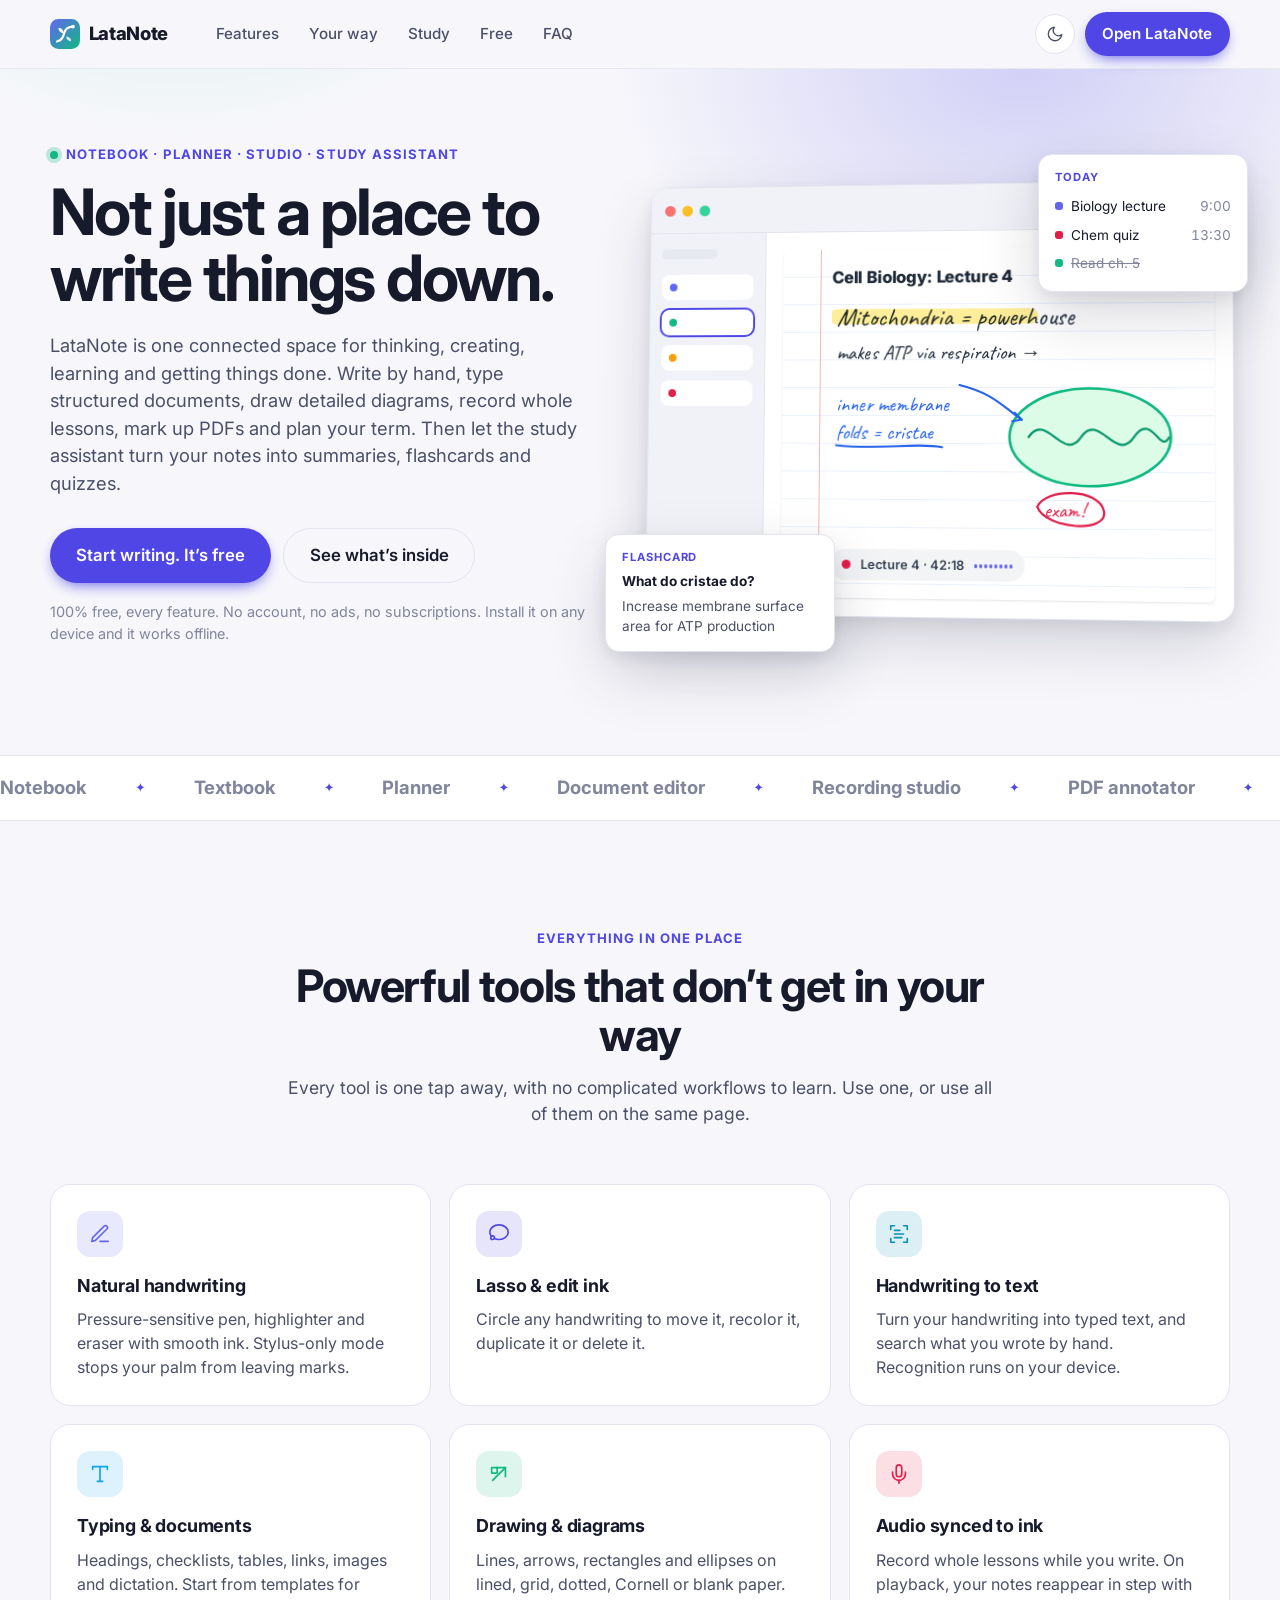
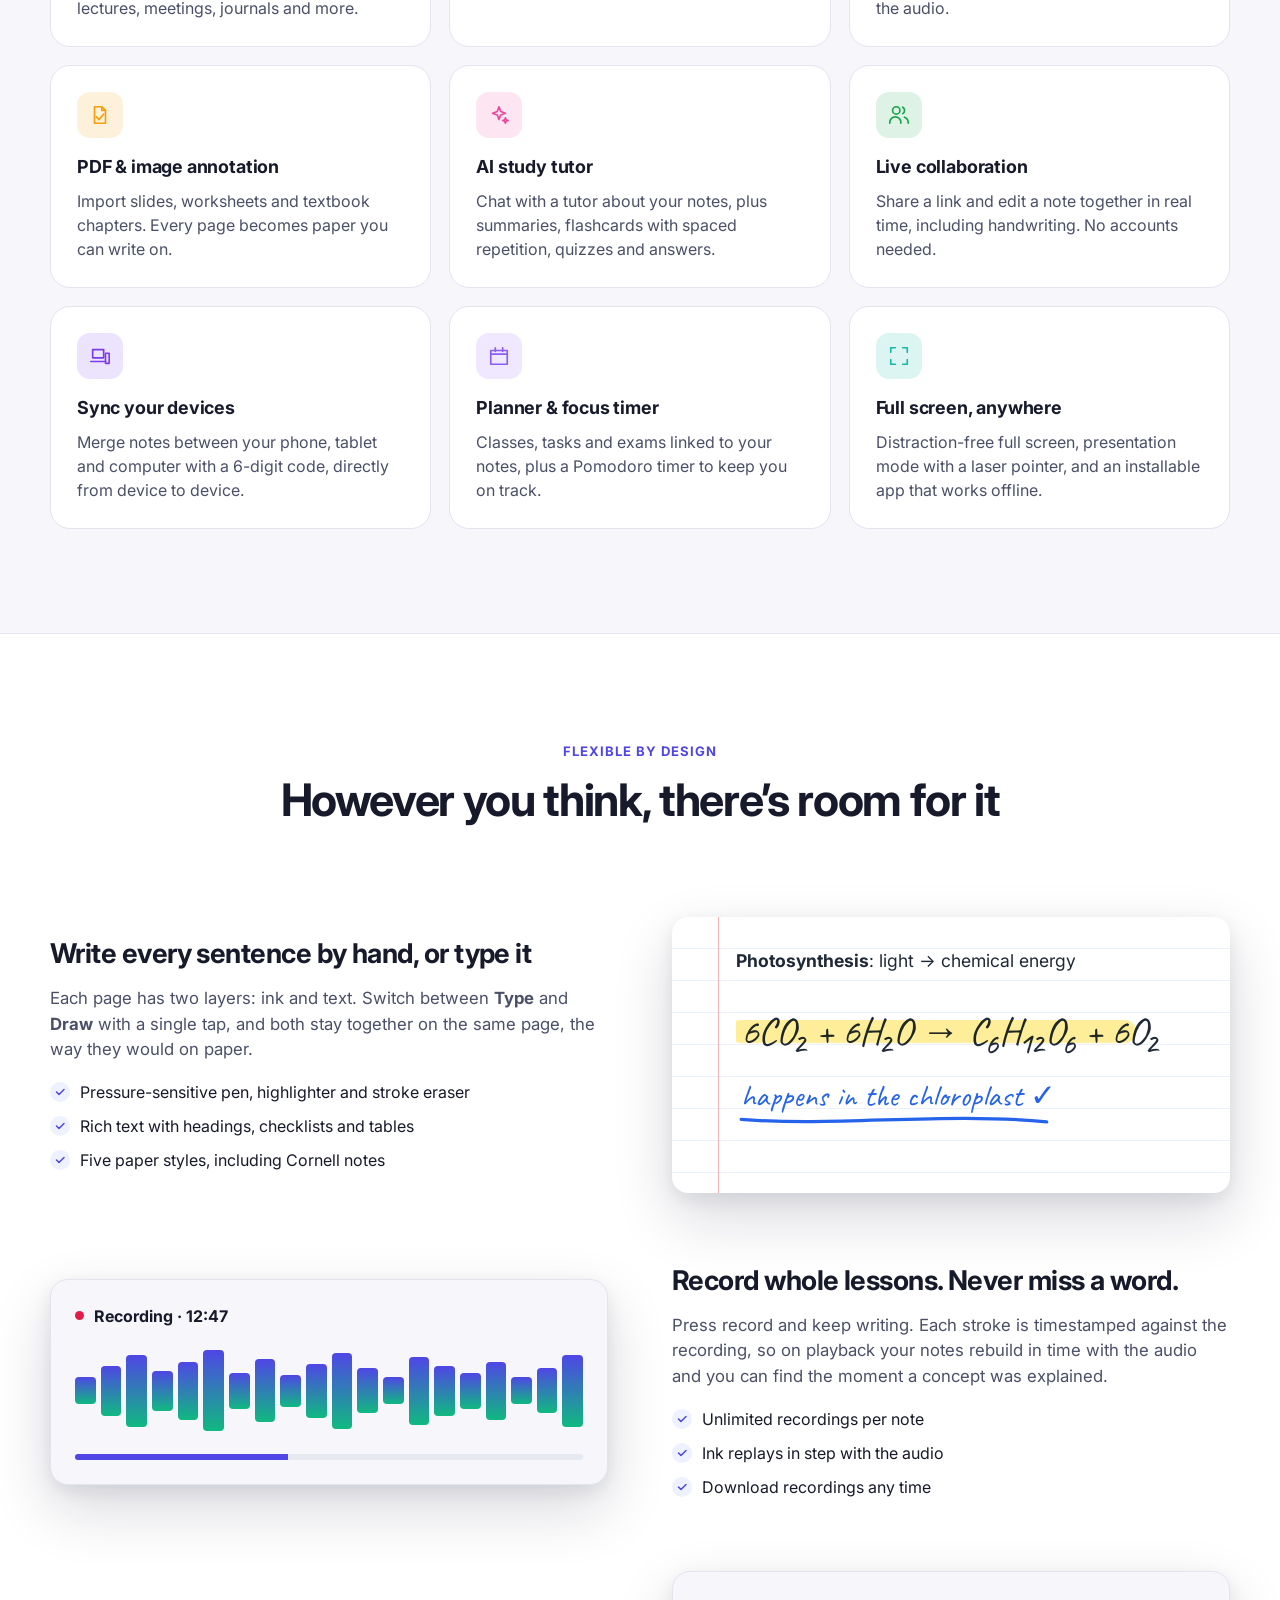
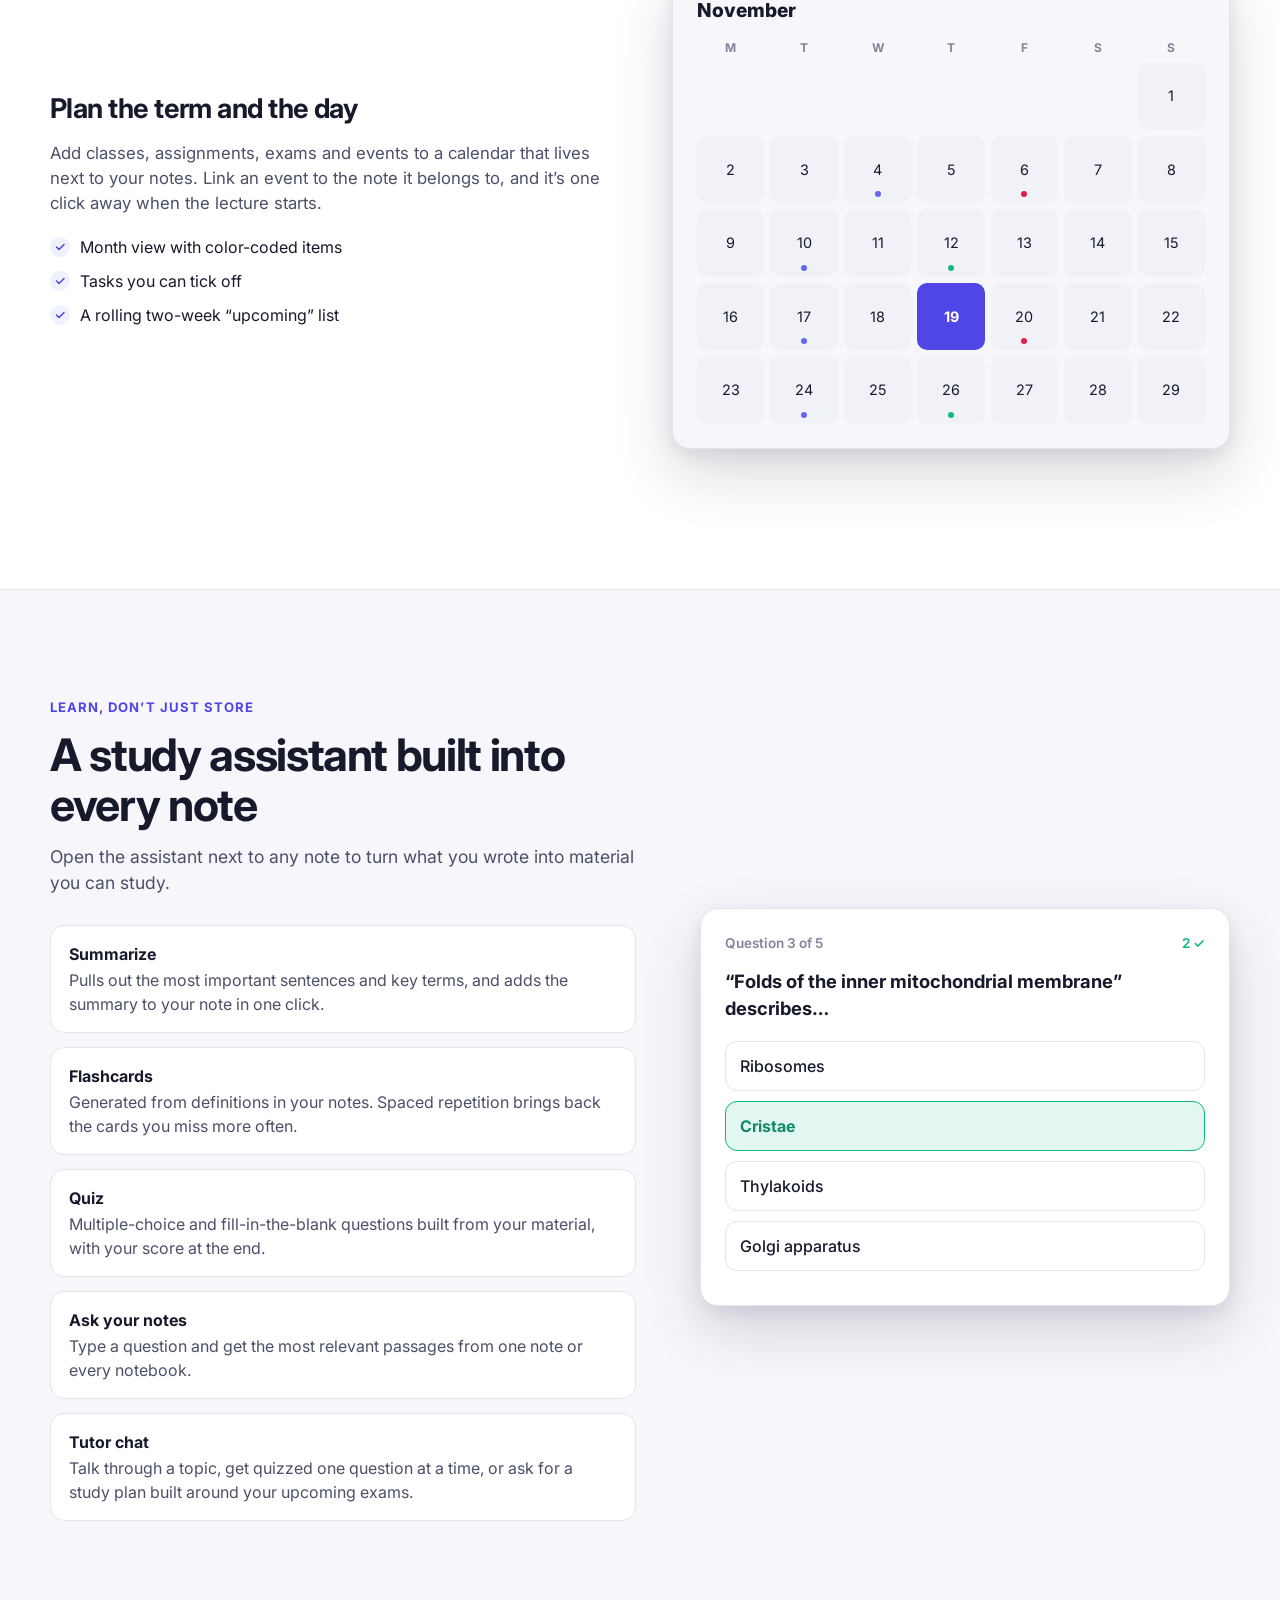
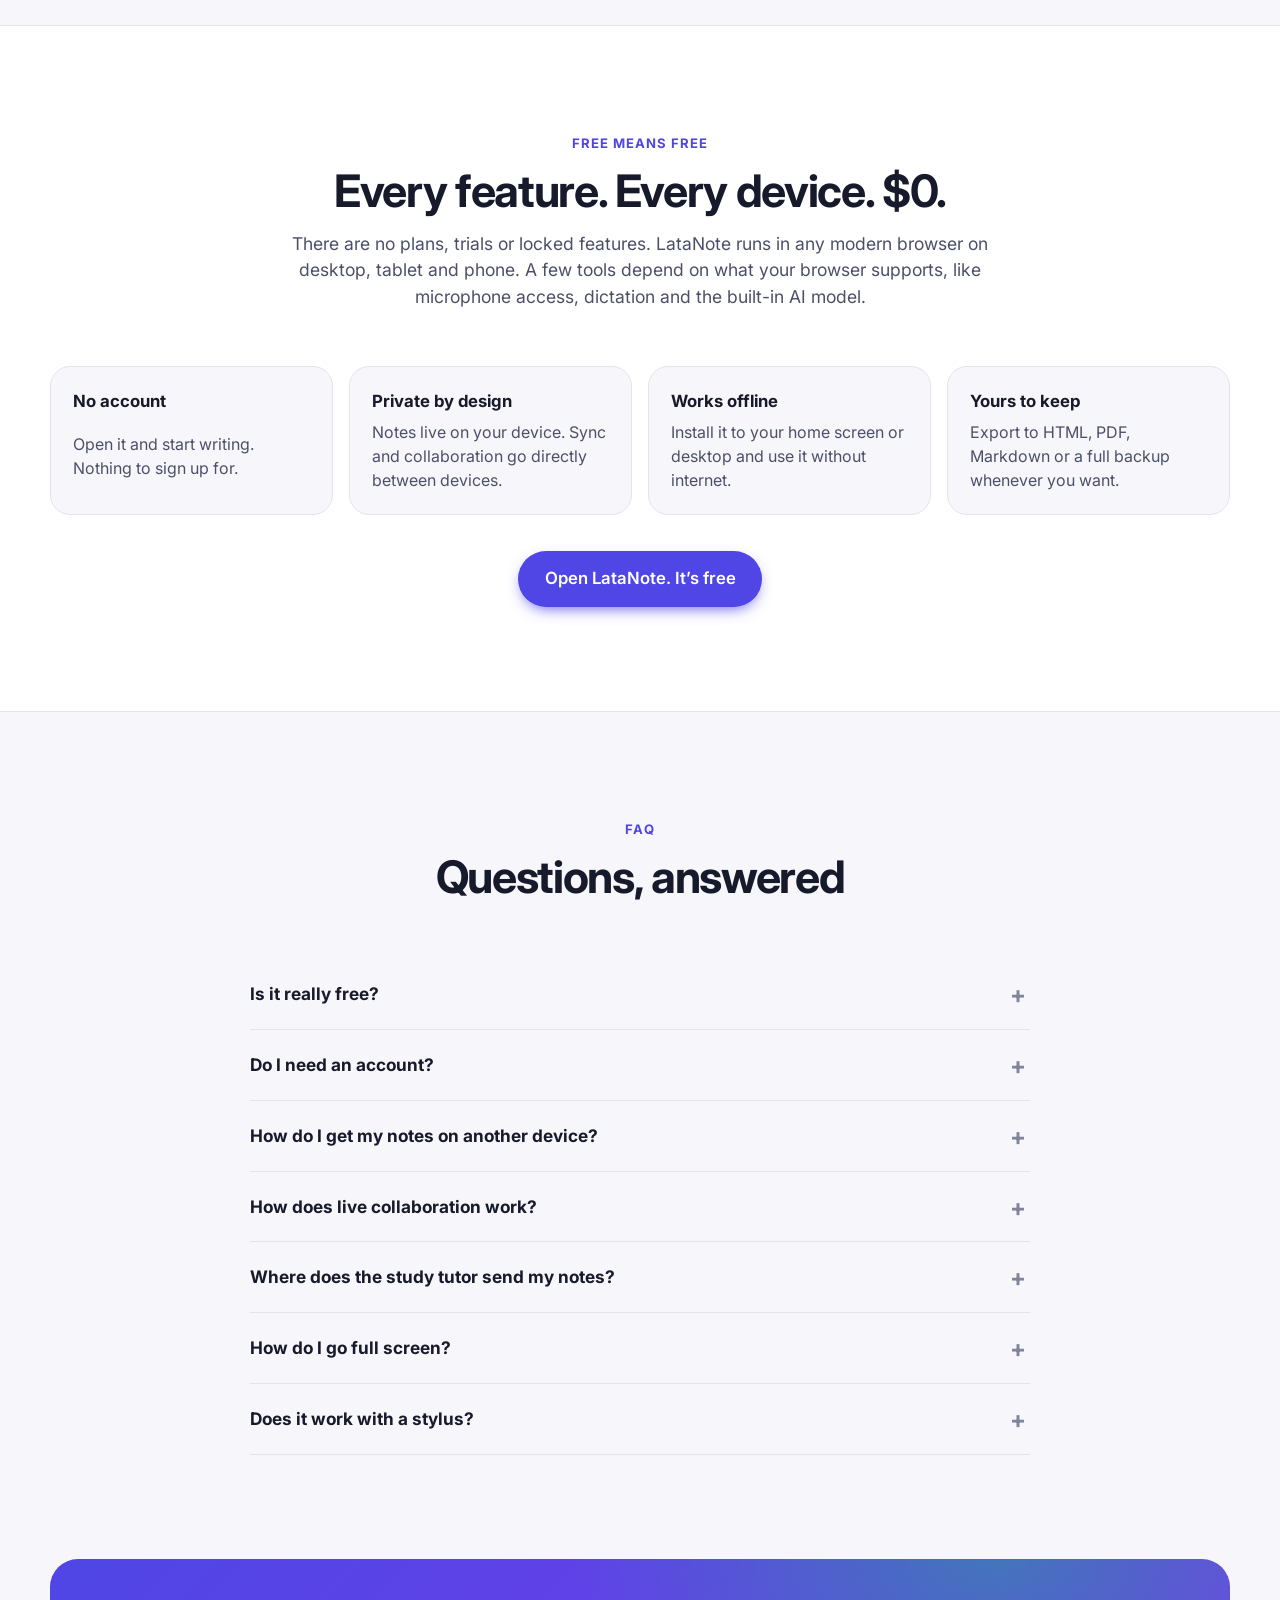
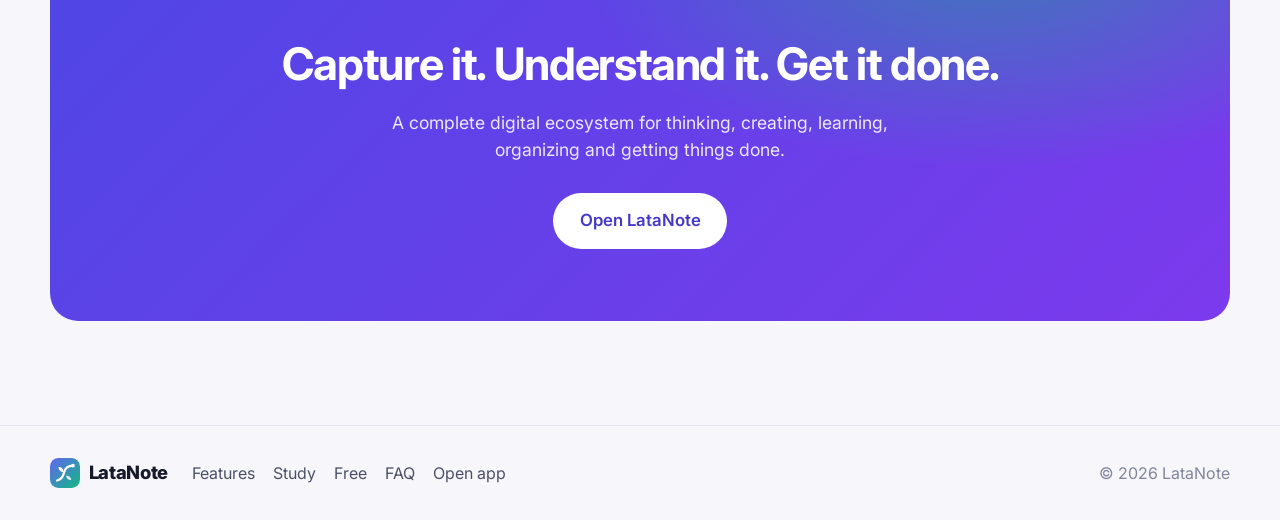
==== commit d59a9c52: "Make every feature free and add v2 features - Start with an empty notebook and remove old sample con" ====
--- a/index.html
+++ b/index.html
@@ -7,6 +7,8 @@
   <meta name="description" content="LataNote combines handwriting, typing, drawing, document editing, audio recording, PDF annotation, planning, presenting and an AI-powered study assistant in one digital notebook.">
   <meta name="theme-color" content="#4f46e5">
   <link rel="icon" href="assets/logo.svg" type="image/svg+xml">
+  <link rel="manifest" href="manifest.webmanifest">
+  <link rel="apple-touch-icon" href="assets/icon-192.png">
   <link rel="preconnect" href="https://fonts.googleapis.com">
   <link rel="preconnect" href="https://fonts.gstatic.com" crossorigin>
   <link rel="stylesheet" href="https://fonts.googleapis.com/css2?family=Caveat:wght@500;700&family=Inter:wght@400;500;600;700;800&display=swap">
@@ -24,7 +26,7 @@
         <a href="#features">Features</a>
         <a href="#write">Your way</a>
         <a href="#study">Study</a>
-        <a href="#plans">Plans</a>
+        <a href="#free">Free</a>
         <a href="#faq">FAQ</a>
       </nav>
       <div class="nav-cta">
@@ -48,7 +50,7 @@
             <a class="btn btn-primary btn-lg" href="app.html">Start writing. It’s free</a>
             <a class="btn btn-ghost btn-lg" href="#features">See what’s inside</a>
           </div>
-          <p class="hero-note">Runs in your browser. No account needed. Your notes stay on your device.</p>
+          <p class="hero-note">100% free, every feature. No account, no ads, no subscriptions. Install it on any device and it works offline.</p>
         </div>
 
         <div class="hero-art" aria-hidden="true">
@@ -123,47 +125,62 @@
           <article class="feature">
             <div class="f-ico" style="--c:#6366f1"><svg class="ico" viewBox="0 0 24 24"><path d="M12 20h9"/><path d="M16.5 3.5a2.1 2.1 0 0 1 3 3L7 19l-4 1 1-4Z"/></svg></div>
             <h3>Natural handwriting</h3>
-            <p>Pressure-sensitive pen, highlighter and eraser with smooth, low-latency ink. Turn on palm rejection so only your stylus draws.</p>
+            <p>Pressure-sensitive pen, highlighter and eraser with smooth ink. Stylus-only mode stops your palm from leaving marks.</p>
+          </article>
+          <article class="feature">
+            <div class="f-ico" style="--c:#4f46e5"><svg class="ico" viewBox="0 0 24 24"><path d="M3.3 14A7 7 0 0 1 2 10c0-4.4 4.5-8 10-8s10 3.6 10 8-4.5 8-10 8a12 12 0 0 1-5-1"/><path d="M5 18a2 2 0 1 0 0-4 2 2 0 0 0 0 4z"/></svg></div>
+            <h3>Lasso &amp; edit ink</h3>
+            <p>Circle any handwriting to move it, recolor it, duplicate it or delete it.</p>
+          </article>
+          <article class="feature">
+            <div class="f-ico" style="--c:#0891b2"><svg class="ico" viewBox="0 0 24 24"><path d="M3 7V3h4"/><path d="M17 3h4v4"/><path d="M21 17v4h-4"/><path d="M7 21H3v-4"/><path d="M7 12h10"/><path d="M7 8h6"/><path d="M7 16h8"/></svg></div>
+            <h3>Handwriting to text</h3>
+            <p>Turn your handwriting into typed text, and search what you wrote by hand. Recognition runs on your device.</p>
           </article>
           <article class="feature">
             <div class="f-ico" style="--c:#0ea5e9"><svg class="ico" viewBox="0 0 24 24"><path d="M4 7V4h16v3"/><path d="M9 20h6"/><path d="M12 4v16"/></svg></div>
             <h3>Typing &amp; documents</h3>
-            <p>Headings, lists, checklists, tables, links and images. Structure a full document, or type a quick line between your sketches.</p>
+            <p>Headings, checklists, tables, links, images and dictation. Start from templates for lectures, meetings, journals and more.</p>
           </article>
           <article class="feature">
             <div class="f-ico" style="--c:#10b981"><svg class="ico" viewBox="0 0 24 24"><path d="M5 19 19 5"/><path d="M9 5h10v10"/><path d="M4 5h6v6H4z"/></svg></div>
             <h3>Drawing &amp; diagrams</h3>
-            <p>Lines, arrows, rectangles and ellipses on blank, lined, grid, dotted or Cornell paper. Sketch it as fast as you think it.</p>
+            <p>Lines, arrows, rectangles and ellipses on lined, grid, dotted, Cornell or blank paper.</p>
           </article>
           <article class="feature">
             <div class="f-ico" style="--c:#e11d48"><svg class="ico" viewBox="0 0 24 24"><path d="M12 2a3 3 0 0 0-3 3v7a3 3 0 0 0 6 0V5a3 3 0 0 0-3-3Z"/><path d="M19 10v2a7 7 0 0 1-14 0v-2"/><path d="M12 19v3"/></svg></div>
-            <h3>Audio that syncs to ink</h3>
-            <p>Record an entire lesson while you write. On playback, your ink appears in step with the audio, so you can hear what was said as each note was written.</p>
+            <h3>Audio synced to ink</h3>
+            <p>Record whole lessons while you write. On playback, your notes reappear in step with the audio.</p>
           </article>
           <article class="feature">
             <div class="f-ico" style="--c:#f59e0b"><svg class="ico" viewBox="0 0 24 24"><path d="M14 3H6v18h12V7z"/><path d="M14 3v4h4"/><path d="M8 14l3 3 5-6"/></svg></div>
             <h3>PDF &amp; image annotation</h3>
-            <p>Import slides, worksheets and textbook chapters. Every page becomes paper you can write, highlight and type on.</p>
+            <p>Import slides, worksheets and textbook chapters. Every page becomes paper you can write on.</p>
+          </article>
+          <article class="feature">
+            <div class="f-ico" style="--c:#ec4899"><svg class="ico" viewBox="0 0 24 24"><path d="M12 3l1.9 5.1L19 10l-5.1 1.9L12 17l-1.9-5.1L5 10l5.1-1.9z"/><path d="M19 15l.8 2.2L22 18l-2.2.8L19 21l-.8-2.2L16 18l2.2-.8z"/></svg></div>
+            <h3>AI study tutor</h3>
+            <p>Chat with a tutor about your notes, plus summaries, flashcards with spaced repetition, quizzes and answers.</p>
+          </article>
+          <article class="feature">
+            <div class="f-ico" style="--c:#16a34a"><svg class="ico" viewBox="0 0 24 24"><path d="M9 11a4 4 0 1 0 0-8 4 4 0 0 0 0 8z"/><path d="M2 21v-1a6 6 0 0 1 12 0v1"/><path d="M16 3.5a4 4 0 0 1 0 7"/><path d="M22 21v-1a6 6 0 0 0-4-5.6"/></svg></div>
+            <h3>Live collaboration</h3>
+            <p>Share a link and edit a note together in real time, including handwriting. No accounts needed.</p>
+          </article>
+          <article class="feature">
+            <div class="f-ico" style="--c:#7c3aed"><svg class="ico" viewBox="0 0 24 24"><path d="M4 5h12v9H4z"/><path d="M2 18h16"/><path d="M18 9h4v11h-4z"/></svg></div>
+            <h3>Sync your devices</h3>
+            <p>Merge notes between your phone, tablet and computer with a 6-digit code, directly from device to device.</p>
           </article>
           <article class="feature">
             <div class="f-ico" style="--c:#8b5cf6"><svg class="ico" viewBox="0 0 24 24"><path d="M3 6h18v15H3z"/><path d="M3 10h18"/><path d="M8 3v4"/><path d="M16 3v4"/></svg></div>
-            <h3>Academic planner</h3>
-            <p>Classes, tasks, exams and events on one calendar, each linked to the notes that go with it. Upcoming deadlines always in view.</p>
-          </article>
-          <article class="feature">
-            <div class="f-ico" style="--c:#14b8a6"><svg class="ico" viewBox="0 0 24 24"><path d="M2 4h20"/><path d="M4 4v11h16V4"/><path d="M12 15v4"/><path d="M8 21l4-2 4 2"/></svg></div>
-            <h3>Present from your notes</h3>
-            <p>Turn any notebook into a full-screen presentation with a built-in laser pointer. No exporting or reformatting.</p>
-          </article>
-          <article class="feature">
-            <div class="f-ico" style="--c:#ec4899"><svg class="ico" viewBox="0 0 24 24"><path d="M12 3l1.9 5.1L19 10l-5.1 1.9L12 17l-1.9-5.1L5 10l5.1-1.9z"/><path d="M19 15l.8 2.2L22 18l-2.2.8L19 21l-.8-2.2L16 18l2.2-.8z"/></svg></div>
-            <h3>AI study assistant</h3>
-            <p>Summaries, key terms, flashcards with spaced repetition, practice quizzes and answers drawn from your own notes.</p>
-          </article>
-          <article class="feature">
-            <div class="f-ico" style="--c:#64748b"><svg class="ico" viewBox="0 0 24 24"><path d="M4 19.5A2.5 2.5 0 0 1 6.5 17H20V3H6.5A2.5 2.5 0 0 0 4 5.5z"/><path d="M4 19.5A2.5 2.5 0 0 0 6.5 22H20v-5"/></svg></div>
-            <h3>Organize &amp; share</h3>
-            <p>Color-coded notebooks, instant search across everything, and one-click export to HTML, PDF or a shareable note file.</p>
+            <h3>Planner &amp; focus timer</h3>
+            <p>Classes, tasks and exams linked to your notes, plus a Pomodoro timer to keep you on track.</p>
+          </article>
+          <article class="feature">
+            <div class="f-ico" style="--c:#14b8a6"><svg class="ico" viewBox="0 0 24 24"><path d="M8 3H3v5"/><path d="M16 3h5v5"/><path d="M8 21H3v-5"/><path d="M16 21h5v-5"/></svg></div>
+            <h3>Full screen, anywhere</h3>
+            <p>Distraction-free full screen, presentation mode with a laser pointer, and an installable app that works offline.</p>
           </article>
         </div>
       </div>
@@ -255,6 +272,7 @@
             <div><strong>Flashcards</strong><span>Generated from definitions in your notes. Spaced repetition brings back the cards you miss more often.</span></div>
             <div><strong>Quiz</strong><span>Multiple-choice and fill-in-the-blank questions built from your material, with your score at the end.</span></div>
             <div><strong>Ask your notes</strong><span>Type a question and get the most relevant passages from one note or every notebook.</span></div>
+            <div><strong>Tutor chat</strong><span>Talk through a topic, get quizzed one question at a time, or ask for a study plan built around your upcoming exams.</span></div>
           </div>
         </div>
         <div class="study-art" aria-hidden="true">
@@ -270,56 +288,21 @@
       </div>
     </section>
 
-    <!-- PLANS -->
-    <section class="section alt" id="plans">
+    <!-- FREE -->
+    <section class="section alt" id="free">
       <div class="wrap">
         <div class="section-head">
-          <p class="eyebrow">Devices &amp; plans</p>
-          <h2>Start free and grow into it</h2>
-          <p class="sub">LataNote runs in any modern browser on desktop, tablet and phone. Some tools and advanced capabilities can depend on your operating system, subscription plan and account configuration.</p>
-        </div>
-        <div class="plans">
-          <article class="plan">
-            <h3>Free</h3>
-            <p class="price">$0</p>
-            <p class="plan-sub">Everything you need to take great notes.</p>
-            <ul class="checks">
-              <li>Unlimited notebooks &amp; pages</li>
-              <li>Handwriting, typing &amp; drawing</li>
-              <li>Audio recording &amp; PDF import</li>
-              <li>Planner &amp; presentation mode</li>
-              <li>On-device study assistant</li>
-            </ul>
-            <a class="btn btn-ghost" href="app.html">Open the app</a>
-          </article>
-          <article class="plan featured">
-            <span class="badge">Most popular</span>
-            <h3>Plus</h3>
-            <p class="price">$3.99<small>/month</small></p>
-            <p class="plan-sub">For students and professionals who live in their notes.</p>
-            <ul class="checks">
-              <li>Everything in Free</li>
-              <li>Sync across all your devices</li>
-              <li>Handwriting recognition &amp; search</li>
-              <li>Advanced AI tutoring &amp; explanations</li>
-              <li>Real-time collaboration</li>
-            </ul>
-            <a class="btn btn-primary" href="app.html">Try it now</a>
-          </article>
-          <article class="plan">
-            <h3>Campus &amp; Teams</h3>
-            <p class="price">Custom</p>
-            <p class="plan-sub">For schools, classrooms and organizations.</p>
-            <ul class="checks">
-              <li>Everything in Plus</li>
-              <li>Shared class notebooks</li>
-              <li>Admin console &amp; SSO</li>
-              <li>Managed device deployment</li>
-              <li>Priority support</li>
-            </ul>
-            <a class="btn btn-ghost" href="#faq">Learn more</a>
-          </article>
-        </div>
+          <p class="eyebrow">Free means free</p>
+          <h2>Every feature. Every device. $0.</h2>
+          <p class="sub">There are no plans, trials or locked features. LataNote runs in any modern browser on desktop, tablet and phone. A few tools depend on what your browser supports, like microphone access, dictation and the built-in AI model.</p>
+        </div>
+        <div class="free-grid">
+          <div class="free-card"><b>No account</b><span>Open it and start writing. Nothing to sign up for.</span></div>
+          <div class="free-card"><b>Private by design</b><span>Notes live on your device. Sync and collaboration go directly between devices.</span></div>
+          <div class="free-card"><b>Works offline</b><span>Install it to your home screen or desktop and use it without internet.</span></div>
+          <div class="free-card"><b>Yours to keep</b><span>Export to HTML, PDF, Markdown or a full backup whenever you want.</span></div>
+        </div>
+        <div class="center-cta"><a class="btn btn-primary btn-lg" href="app.html">Open LataNote. It’s free</a></div>
       </div>
     </section>
 
@@ -331,24 +314,32 @@
           <h2>Questions, answered</h2>
         </div>
         <details>
+          <summary>Is it really free?</summary>
+          <p>Yes. Every feature, including the study tutor, handwriting to text, live collaboration and device sync, is free. There are no paid plans.</p>
+        </details>
+        <details>
           <summary>Do I need an account?</summary>
-          <p>No. Open the app and start writing. Your notebooks, recordings and planner are saved in your browser’s local storage on this device. You can export a full backup any time and restore it on another device.</p>
+          <p>No. Open the app and start writing. Your notebooks, recordings and planner are saved in your browser on this device. Use <em>Settings → Download a backup</em> any time.</p>
+        </details>
+        <details>
+          <summary>How do I get my notes on another device?</summary>
+          <p>Open LataNote on both devices, go to <em>Settings → Sync with another device</em>, and type the 6-digit code from one device into the other. Notes merge in both directions, and newer edits win.</p>
+        </details>
+        <details>
+          <summary>How does live collaboration work?</summary>
+          <p>Open a note, choose <em>Collaborate live</em> from the ••• menu, and share the link. Everyone with the link edits the note together in real time, including handwriting. Keep your tab open during the session.</p>
+        </details>
+        <details>
+          <summary>Where does the study tutor send my notes?</summary>
+          <p>Nowhere. If your browser has a built-in on-device AI model, as recent versions of Chrome can, the tutor uses it. Otherwise it uses LataNote’s own engine. Either way, your notes stay on your device.</p>
+        </details>
+        <details>
+          <summary>How do I go full screen?</summary>
+          <p>Press <kbd>F</kbd> or the full-screen button at the top of a note. For an app-like experience, install LataNote from <em>Settings → Install LataNote</em>, or in Safari use Share → Add to Home Screen.</p>
         </details>
         <details>
           <summary>Does it work with a stylus?</summary>
-          <p>Yes. LataNote reads pen pressure from styluses such as Apple Pencil, Surface Pen and S Pen. Turn on <em>Stylus only</em> in the drawing toolbar so a resting palm doesn’t leave marks.</p>
-        </details>
-        <details>
-          <summary>Where does the study assistant send my notes?</summary>
-          <p>Nowhere. The built-in assistant runs entirely in your browser, analyzing your text to produce summaries, flashcards, quizzes and answers. Your notes never leave your device.</p>
-        </details>
-        <details>
-          <summary>Can I annotate PDFs?</summary>
-          <p>Yes. Import a PDF and every page is added to your note as a background you can write, draw, highlight and type over. You can also import images such as photos of a whiteboard.</p>
-        </details>
-        <details>
-          <summary>How do I share or print my notes?</summary>
-          <p>Use the note menu to export a self-contained HTML file, print or save as PDF, or share a <code>.latanote</code> file that someone else can import into their own LataNote.</p>
+          <p>Yes. LataNote reads pen pressure from styluses such as Apple Pencil, Surface Pen and S Pen. Turn on <em>Stylus only</em> so a resting palm doesn’t leave marks.</p>
         </details>
       </div>
     </section>
@@ -369,7 +360,7 @@
       <nav aria-label="Footer">
         <a href="#features">Features</a>
         <a href="#study">Study</a>
-        <a href="#plans">Plans</a>
+        <a href="#free">Free</a>
         <a href="#faq">FAQ</a>
         <a href="app.html">Open app</a>
       </nav>
@@ -388,6 +379,7 @@
         localStorage.setItem('latanote-theme', next);
       });
       document.getElementById('year').textContent = new Date().getFullYear();
+      if ('serviceWorker' in navigator && location.protocol !== 'file:') navigator.serviceWorker.register('sw.js').catch(function () {});
     })();
   </script>
 </body>
--- a/css/site.css
+++ b/css/site.css
@@ -189,3 +189,13 @@
 @media (prefers-reduced-motion: reduce) {
   *, *::before, *::after { animation: none !important; transition: none !important; }
 }
+
+/* free section */
+.free-grid { display: grid; grid-template-columns: repeat(4, 1fr); gap: 16px; }
+.free-card { background: var(--bg); border: 1px solid var(--border); border-radius: var(--radius-lg); padding: 22px; display: grid; gap: 6px; }
+.free-card b { font-size: 1.05rem; }
+.free-card span { color: var(--text-2); }
+.center-cta { text-align: center; margin-top: 36px; }
+kbd { font-family: var(--font-mono); font-size: .85em; background: var(--surface-2); border: 1px solid var(--border); border-radius: 6px; padding: 0 5px; }
+@media (max-width: 980px) { .free-grid { grid-template-columns: 1fr 1fr; } }
+@media (max-width: 720px) { .free-grid { grid-template-columns: 1fr; } }
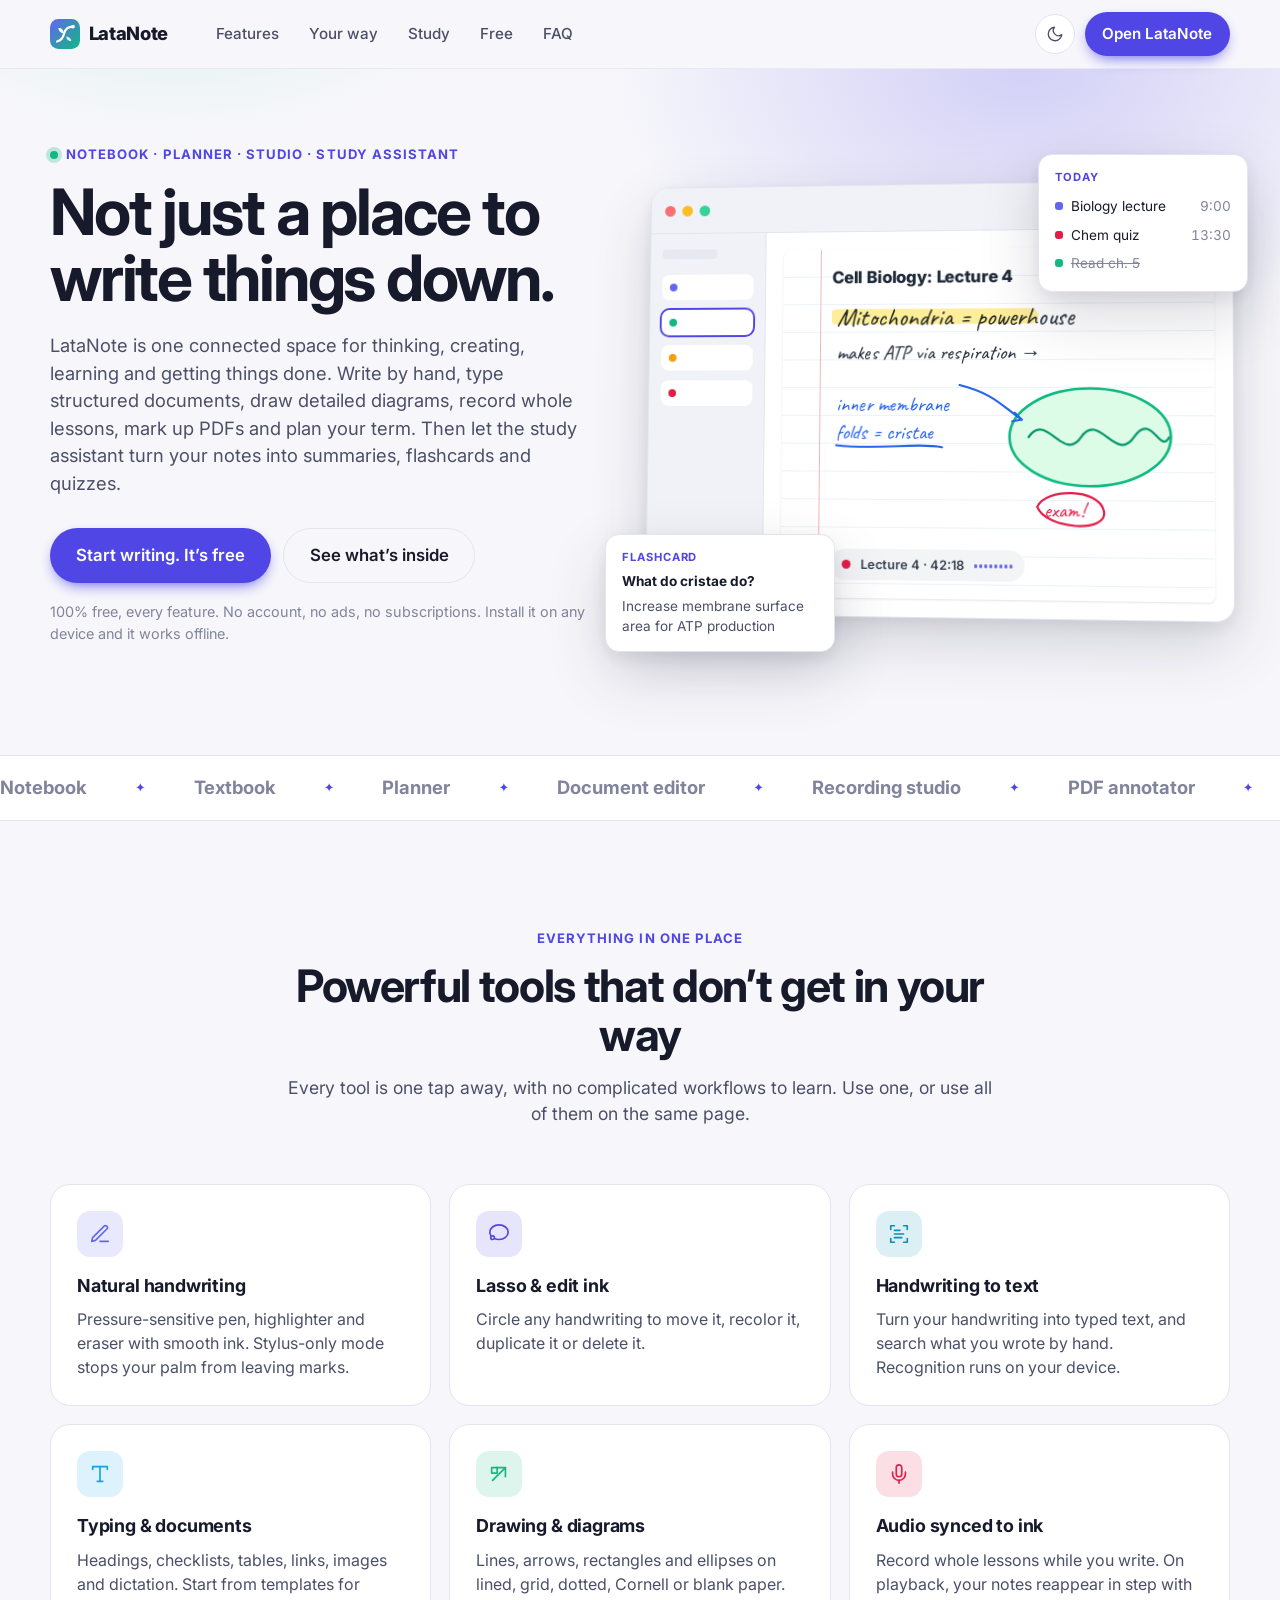
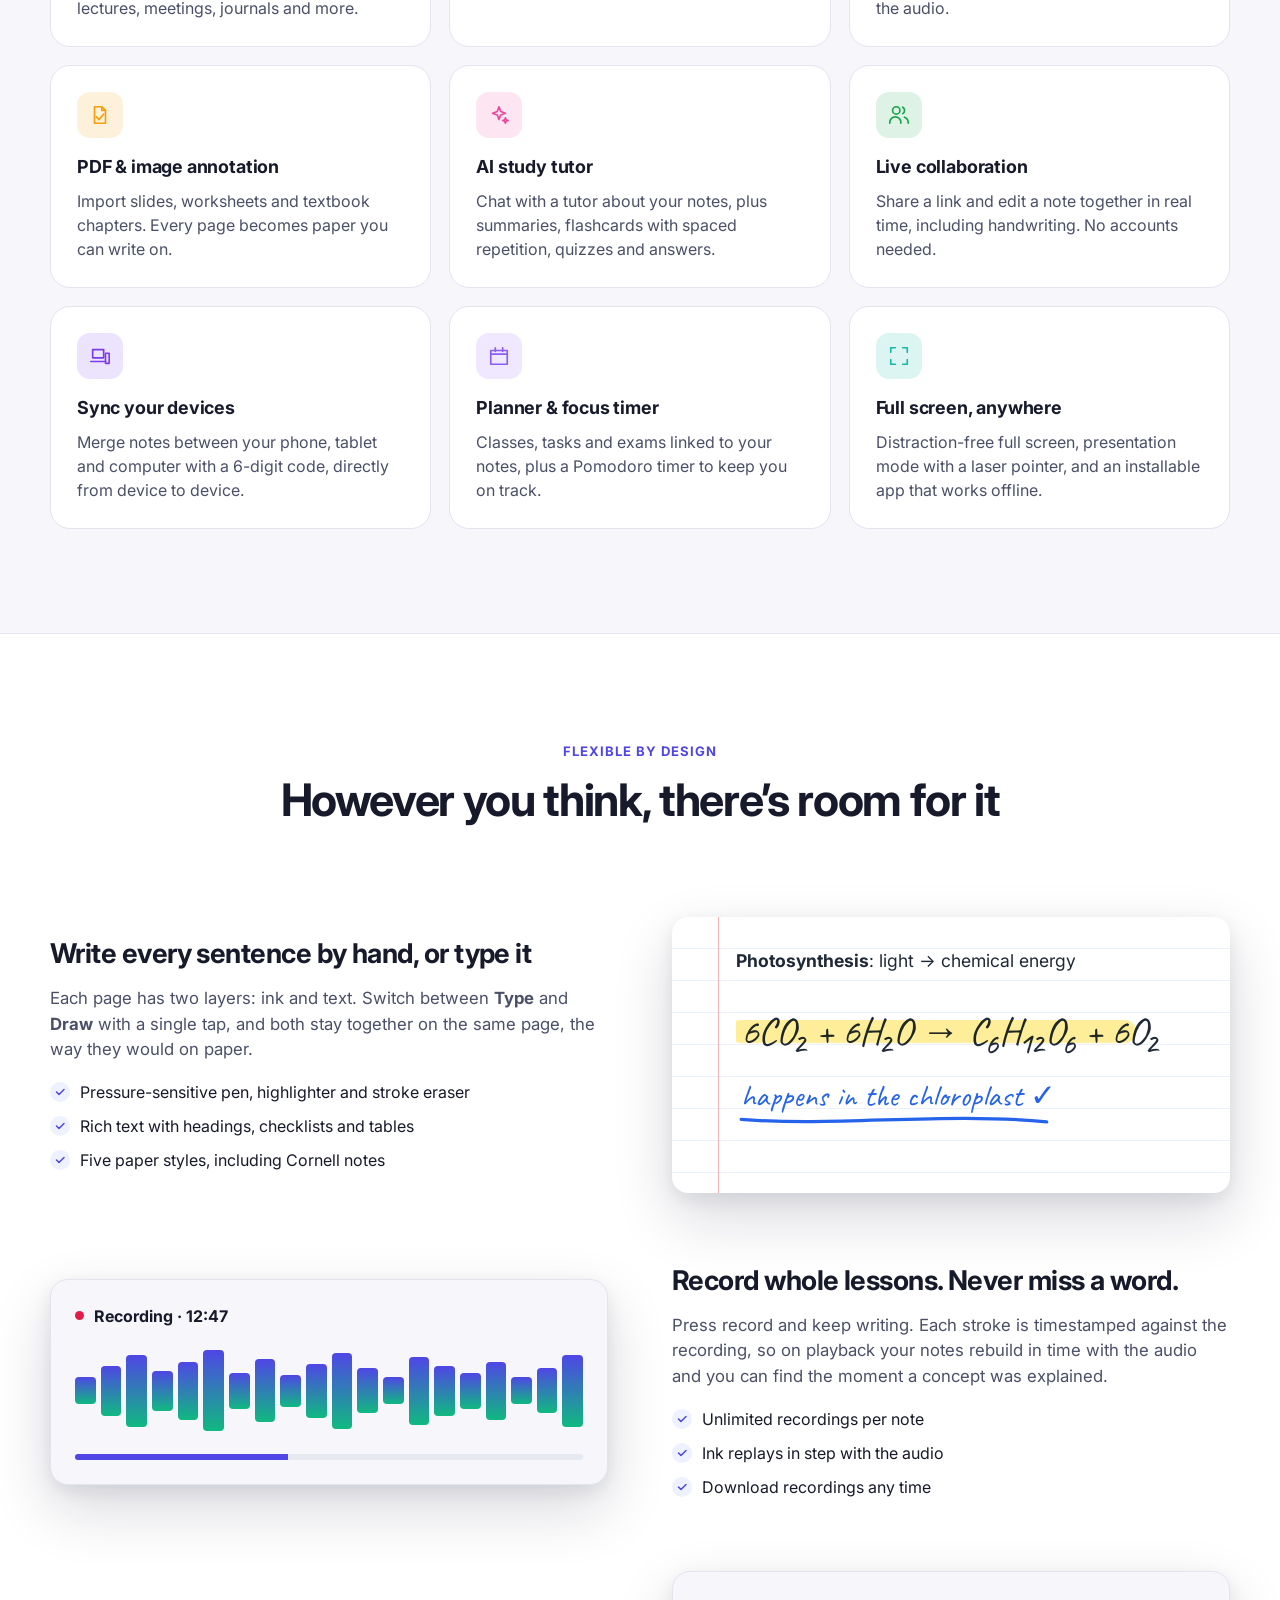
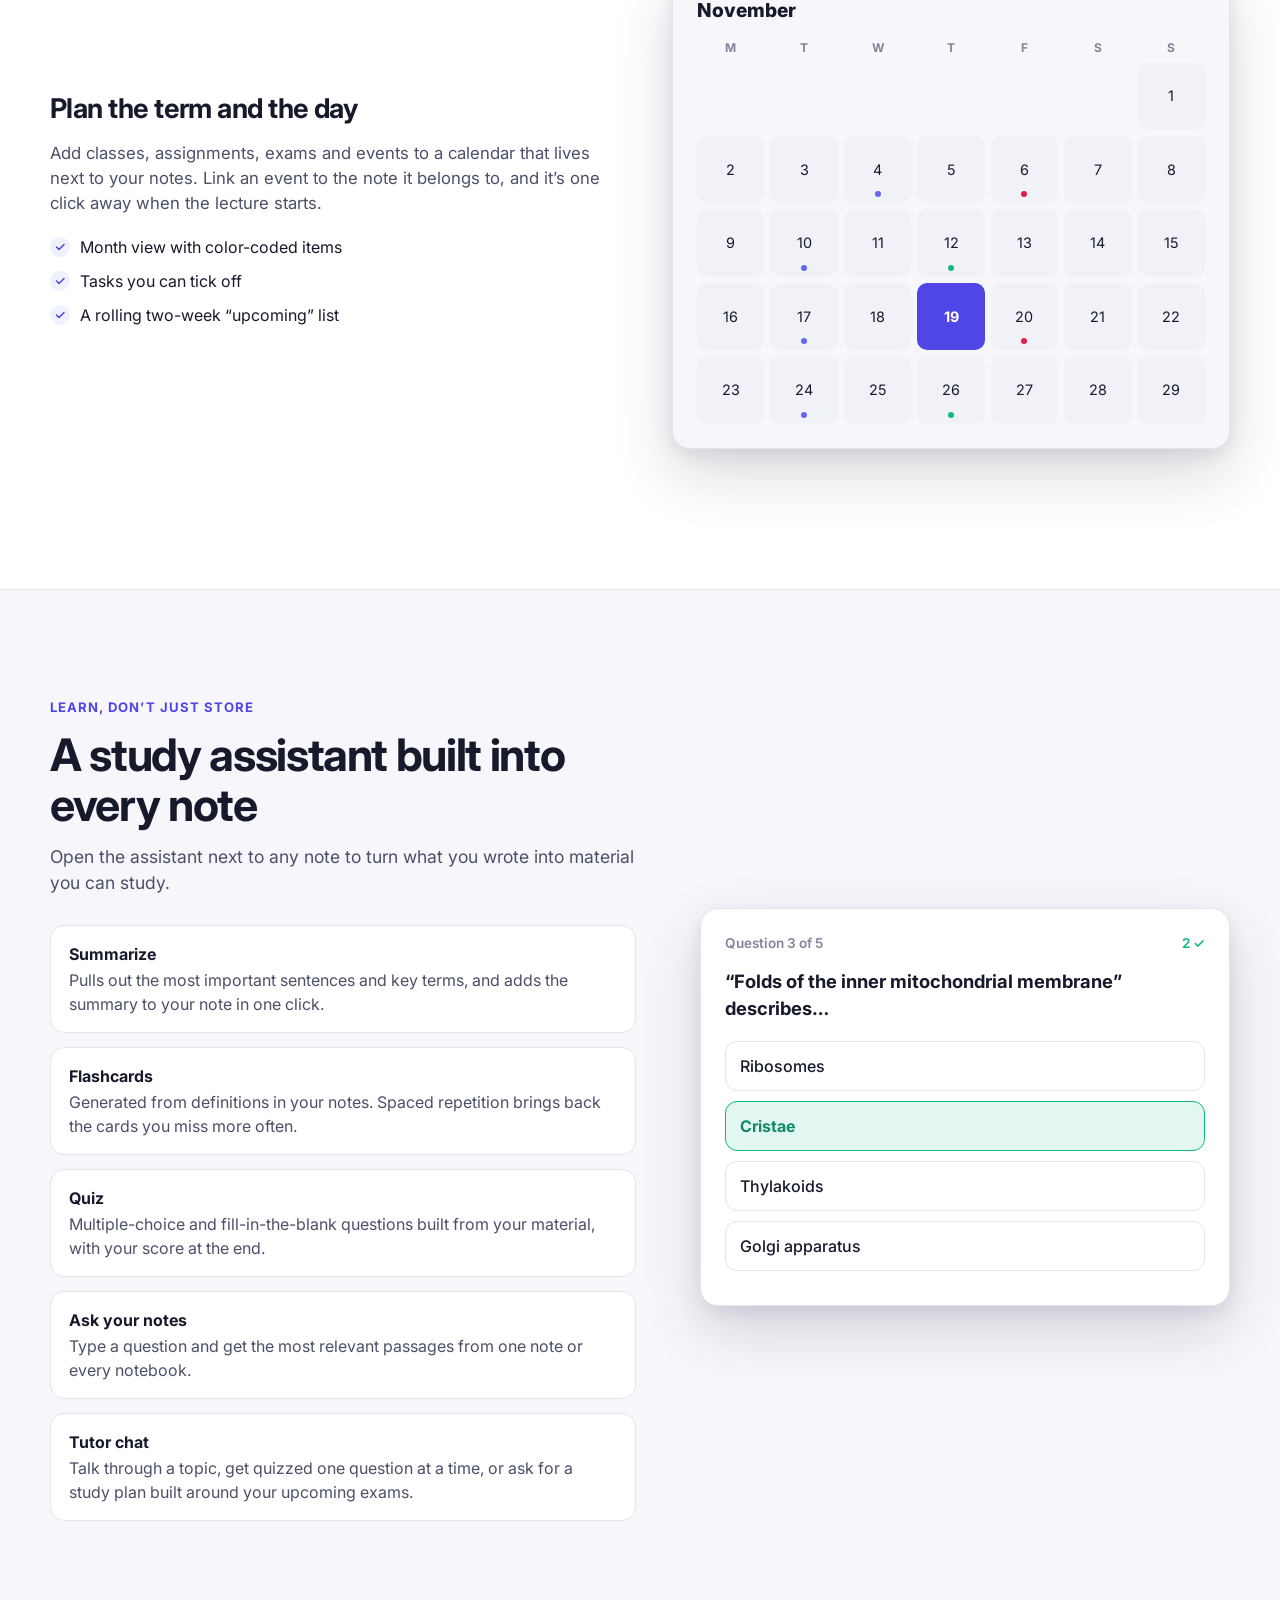
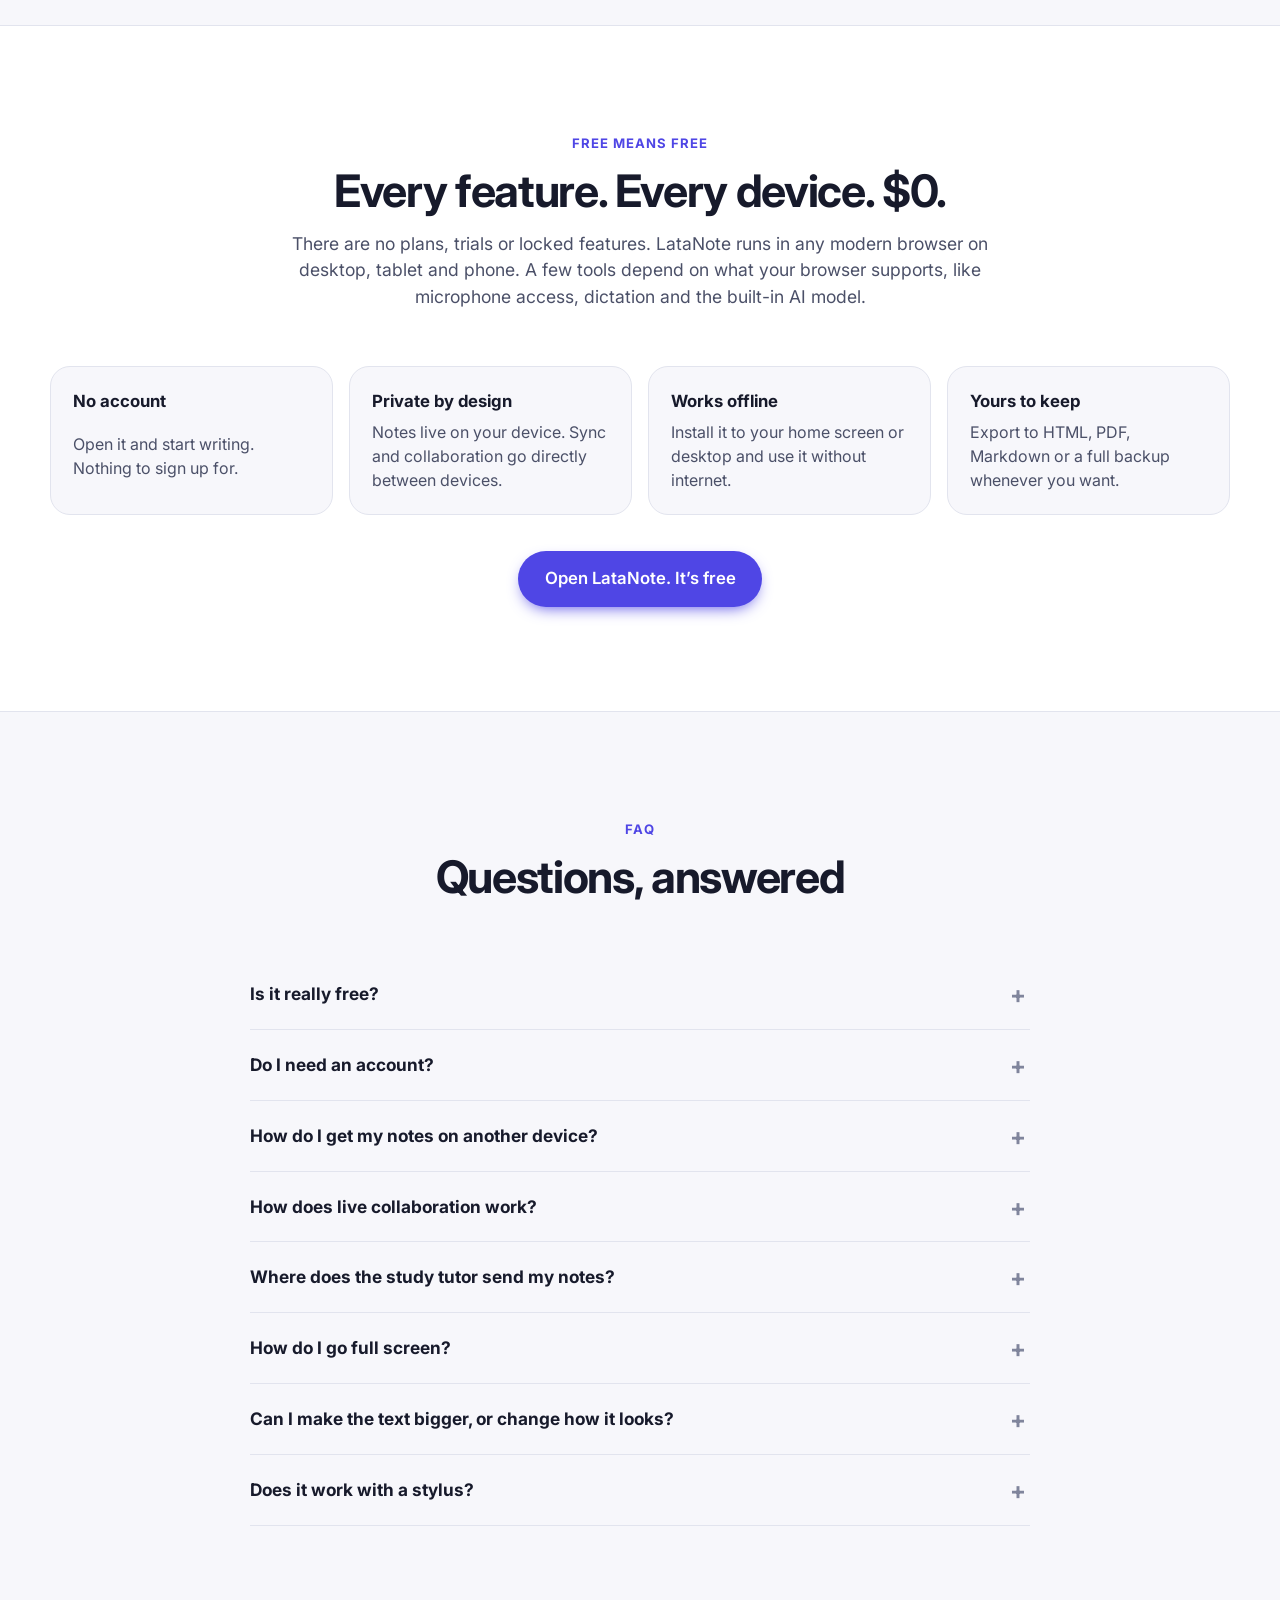
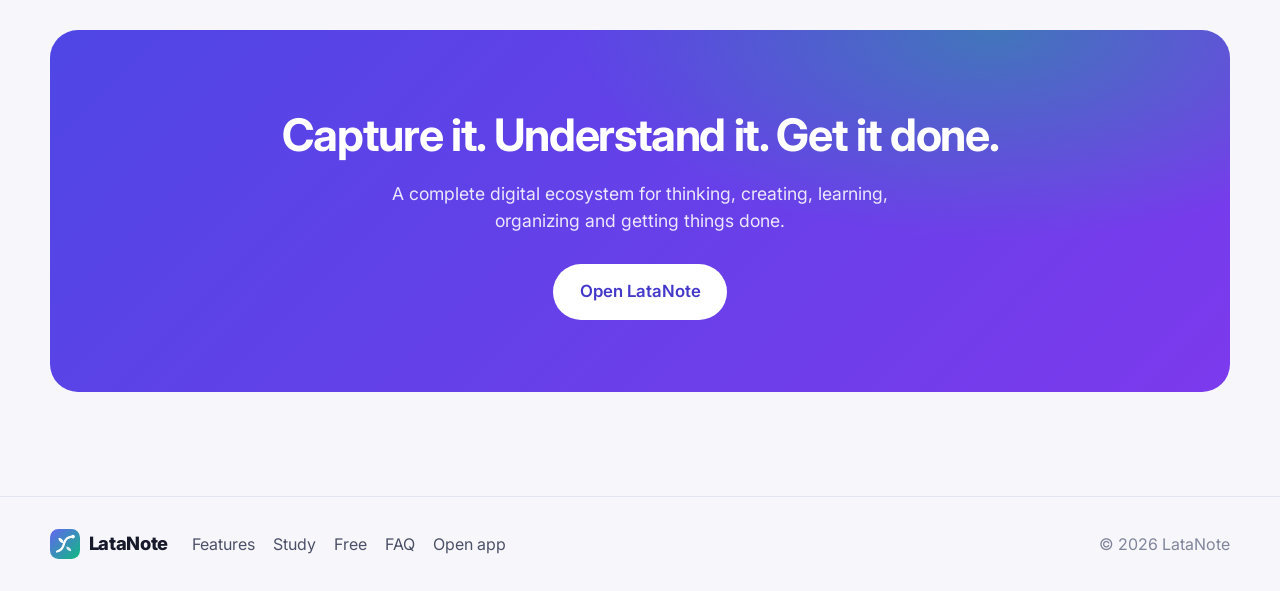
==== commit e7d522c3: "Add themes, larger text mode and a cleaner note screen - 12 themes: Classic, Midnight, Sepia, Forest" ====
--- a/index.html
+++ b/index.html
@@ -338,6 +338,10 @@
           <p>Press <kbd>F</kbd> or the full-screen button at the top of a note. For an app-like experience, install LataNote from <em>Settings → Install LataNote</em>, or in Safari use Share → Add to Home Screen.</p>
         </details>
         <details>
+          <summary>Can I make the text bigger, or change how it looks?</summary>
+          <p>Yes. Open <em>Appearance</em> (the palette button in the sidebar) to choose from 12 themes, including animated ones like Aurora, Ocean waves and Sakura, plus a High contrast theme. You can also make all text larger, switch to Atkinson Hyperlegible (a font designed for readers with low vision), or reduce motion.</p>
+        </details>
+        <details>
           <summary>Does it work with a stylus?</summary>
           <p>Yes. LataNote reads pen pressure from styluses such as Apple Pencil, Surface Pen and S Pen. Turn on <em>Stylus only</em> so a resting palm doesn’t leave marks.</p>
         </details>
